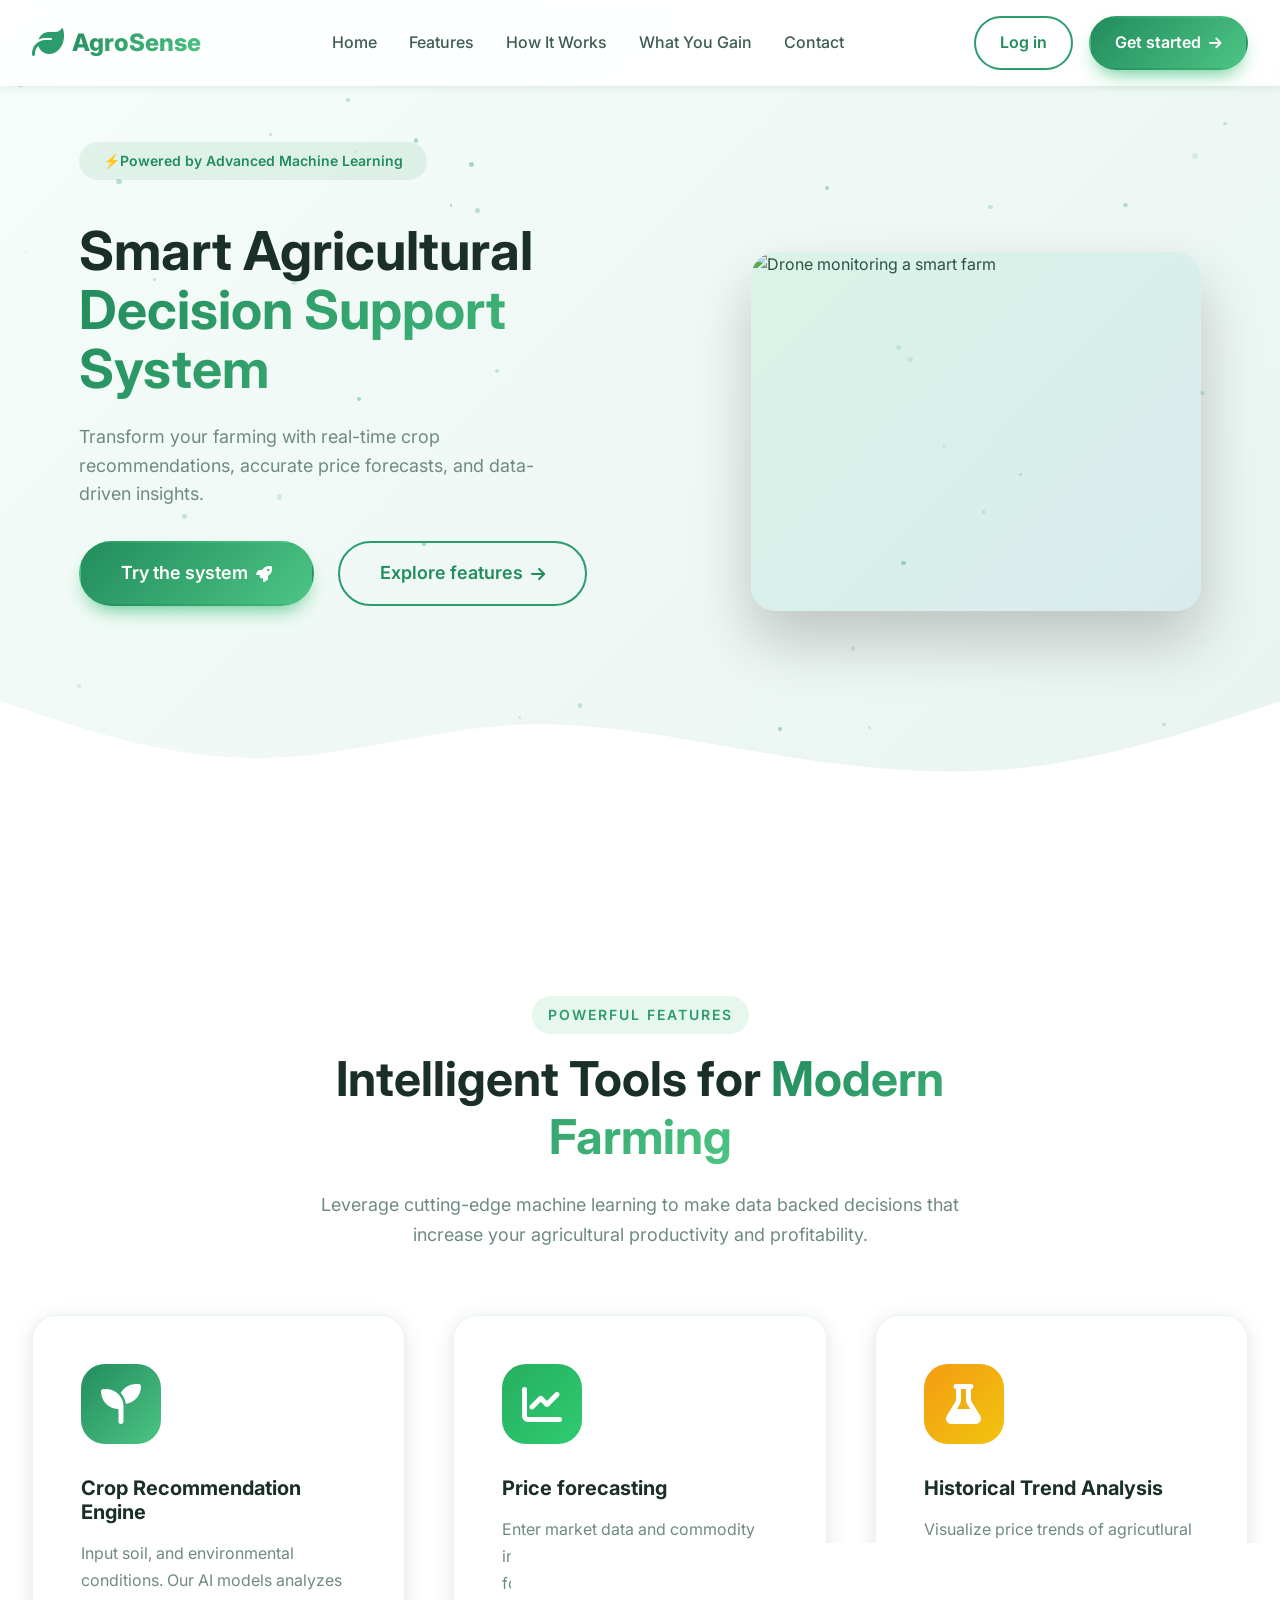
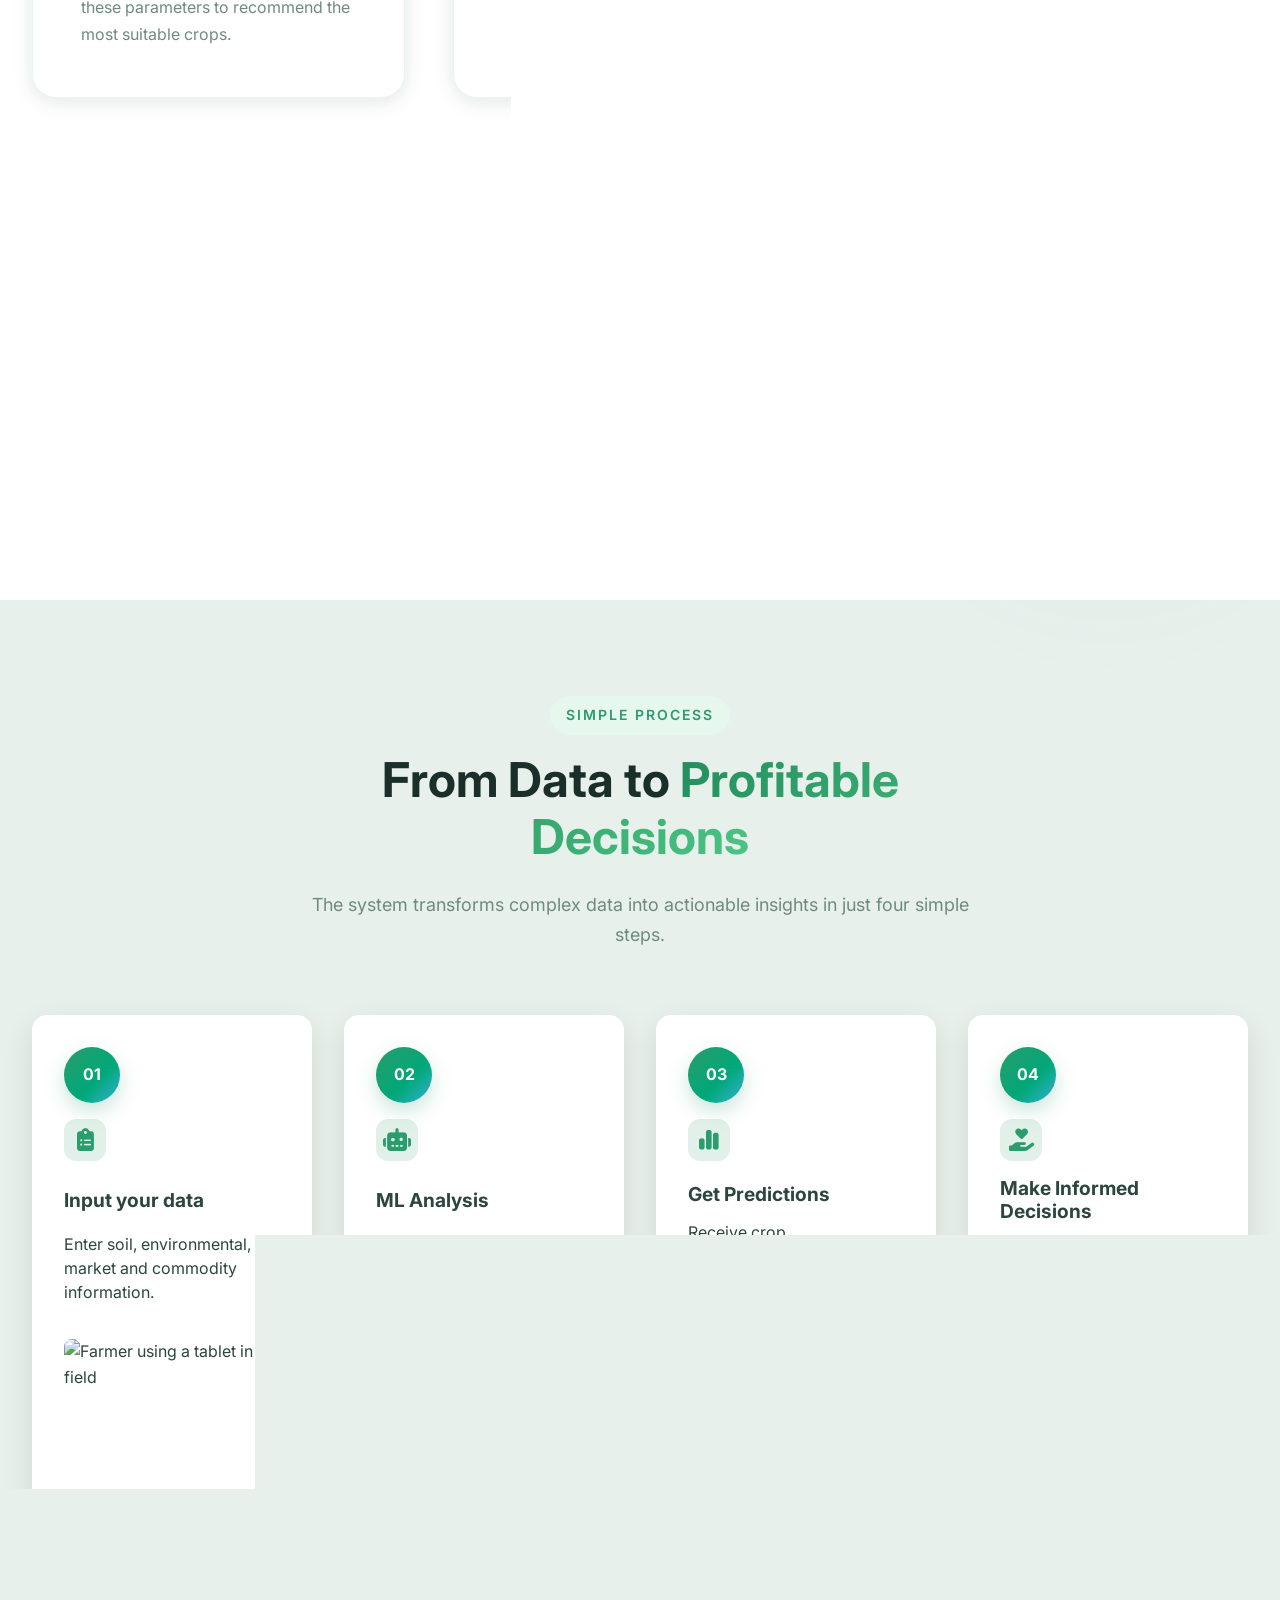
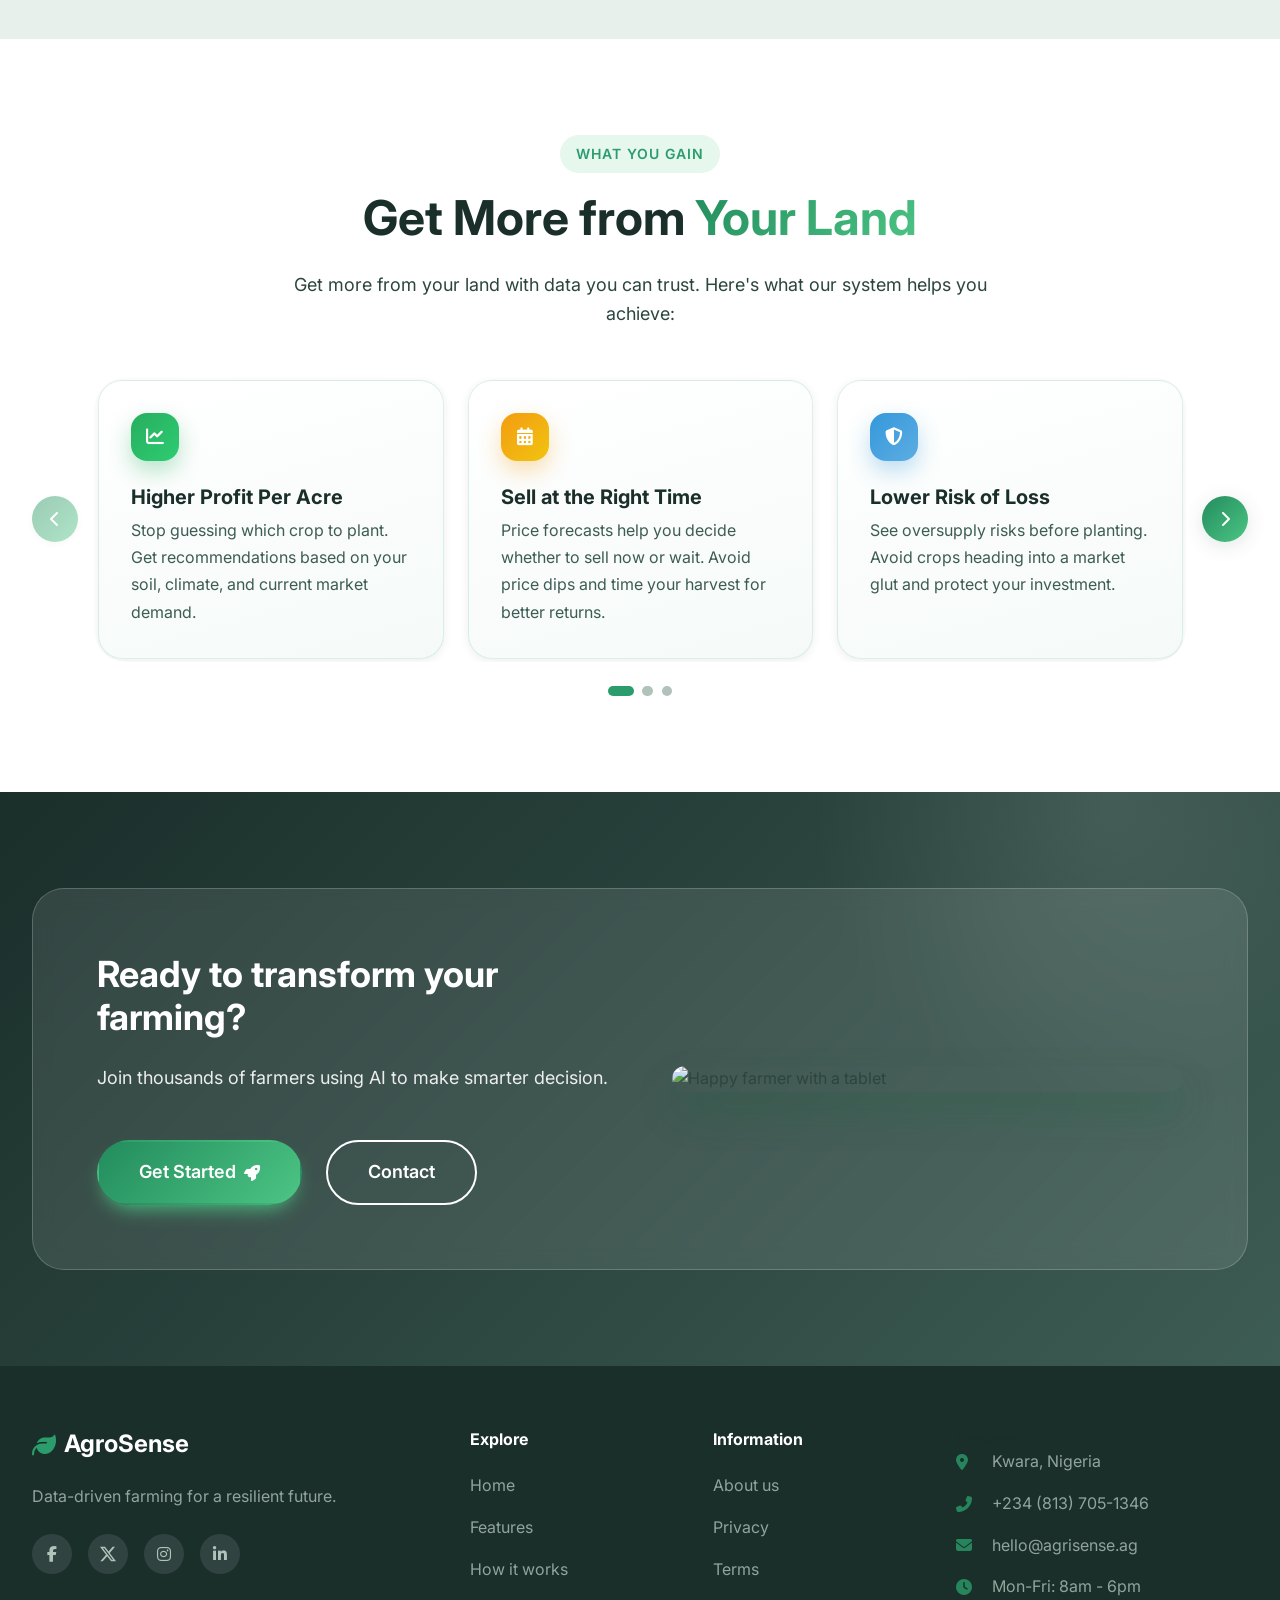
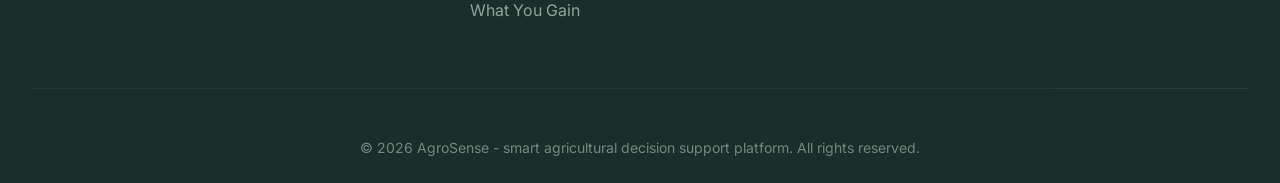
==== my project/index.html @ cd46288b "pushed the local repo to github" ====
<!DOCTYPE html>
<html lang="en">
<head>
    <meta charset="UTF-8">
    <meta name="viewport" content="width=device-width, initial-scale=1.0">
        <link rel="icon" type="image/svg+xml" href="data:image/svg+xml,%3Csvg xmlns='http://www.w3.org/2000/svg' viewBox='0 0 64 64'%3E%3Cpath fill='%23238c5d' d='M54 10C34 11 20 21 14 37c-4 10 0 17 8 17 15 0 28-13 32-44zM16 49c4-3 9-7 14-12 5-5 10-12 14-20-14 5-24 14-28 24-1 3-1 6 0 8z'/%3E%3C/svg%3E">
    <title>AgroSense | Intelligent Farming Decisions</title>
    <link rel="stylesheet" href="styles.css">
    <link rel="preconnect" href="https://fonts.googleapis.com">
    <link rel="preconnect" href="https://fonts.gstatic.com" crossorigin>
    <link href="https://fonts.googleapis.com/css2?family=Inter:wght@300;400;500;600;700;800&display=swap" rel="stylesheet">
    <link rel="stylesheet" href="https://cdnjs.cloudflare.com/ajax/libs/font-awesome/6.4.0/css/all.min.css">
</head>
<body>
    <div class="preloader" aria-hidden="true">
        <div class="loader"></div>
    </div>

    <header>
        <nav class="navbar" id="navbar" aria-label="Primary">
            <div class="nav-container">
                <a class="nav-logo" href="#home" aria-label="AgroSense home">
                    <span class="logo-icon"><i class="fas fa-leaf" aria-hidden="true"></i></span>
                    <span class="logo-text">AgroSense</span>
                </a>

                <div class="nav-menu" id="navMenu">
                    <ul class="nav-list">
                        <li class="nav-item"><a href="#home" class="nav-link active">Home</a></li>
                        <li class="nav-item"><a href="#features" class="nav-link">Features</a></li>
                        <li class="nav-item"><a href="#how-it-works" class="nav-link">How It Works</a></li>
                        <li class="nav-item"><a href="#what-you-gain" class="nav-link">What You Gain</a></li>
                        <li class="nav-item"><a href="#contact" class="nav-link">Contact</a></li>
                    </ul>
                </div>

                <div class="nav-buttons">
                    <a href="#" class="btn btn-outline" id="loginBtn" data-auth-modal="login">Log in</a>
                    <a href="#" class="btn btn-primary" id="getStartedBtn" data-auth-modal="signup">Get started <i class="fas fa-arrow-right" aria-hidden="true"></i></a>
                </div>

                <button class="hamburger" id="hamburger" type="button" aria-label="Toggle navigation" aria-controls="navMenu" aria-expanded="false">
                    <span class="bar"></span>
                    <span class="bar"></span>
                    <span class="bar"></span>
                </button>
            </div>
        </nav>
    </header>

    <main>
        <section id="home" class="hero">
            <div class="hero-particles" id="particles" aria-hidden="true"></div>
            <div class="container hero-container">
                <div class="hero-content fade-in-left">
                    <span class="hero-badge">⚡Powered by Advanced Machine Learning</span>
                    <h1 class="hero-title">
                        <span class="title-line">Smart Agricultural</span>
                        <span class="title-gradient">Decision Support System</span>
                    </h1>
                    <p class="hero-description">
                        Transform your farming with real-time crop recommendations, accurate price forecasts, and data-driven insights.
                    </p>
                    <div class="hero-cta">
                        <a href="#" class="btn btn-primary btn-large" id="trySystemBtn" data-auth-modal="signup">Try the system <i class="fas fa-rocket" aria-hidden="true"></i></a>
                        <a href="#features" class="btn btn-outline btn-large">Explore features <i class="fas fa-arrow-right" aria-hidden="true"></i></a>
                    </div>
                </div>

                <div class="hero-visual fade-in-right">
                    <div class="hero-image-wrapper hero-image-card">
                        <img src="https://images.unsplash.com/photo-1625246333195-78d9c38ad449?ixlib=rb-4.0.3&ixid=M3wxMjA3fDB8MHxwaG90by1wYWdlfHx8fGVufDB8fHx8fA%3D%3D&auto=format&fit=crop&w=1470&q=80"
                             alt="Drone monitoring a smart farm"
                             class="hero-main-image hero-image-card-image">
                        <div class="hero-image-card-overlay"></div>
                    </div>
                </div>
            </div>
            <div class="hero-wave" aria-hidden="true">
                <svg xmlns="http://www.w3.org/2000/svg" viewBox="0 0 1440 320">
                    <path fill="#ffffff" fill-opacity="1" d="M0,96L48,112C96,128,192,160,288,160C384,160,480,128,576,122.7C672,117,768,139,864,154.7C960,171,1056,181,1152,170.7C1248,160,1344,128,1392,112L1440,96L1440,320L1392,320C1344,320,1248,320,1152,320C1056,320,960,320,864,320C768,320,672,320,576,320C480,320,384,320,288,320C192,320,96,320,48,320L0,320Z"></path>
                </svg>
            </div>
        </section>

        <section id="features" class="features">
            <div class="container">
                <div class="section-header">
                    <span class="section-subtitle">POWERFUL FEATURES</span>
                    <h2 class="section-title">Intelligent Tools for <span class="text-gradient">Modern Farming</span></h2>
                    <p class="section-description">
                        Leverage cutting-edge machine learning to make data backed decisions that increase your agricultural productivity and profitability.
                    </p>
                </div>

                <div class="features-grid">
                    <article class="feature-card" data-tilt>
                        <div class="feature-icon-wrapper">
                            <div class="feature-icon bg-primary">
                                <i class="fas fa-seedling" aria-hidden="true"></i>
                            </div>
                        </div>
                        <h3 class="feature-title">Crop Recommendation Engine</h3>
                        <p class="feature-text">
                            Input soil, and environmental conditions. Our AI models analyzes these parameters to recommend the most suitable crops.
                        </p>
                        <div class="feature-hover-effect"></div>
                    </article>

                    <article class="feature-card" data-tilt>
                        <div class="feature-icon-wrapper">
                            <div class="feature-icon bg-success">
                                <i class="fas fa-chart-line" aria-hidden="true"></i>
                            </div>
                        </div>
                        <h3 class="feature-title">Price forecasting</h3>
                        <p class="feature-text">
                            Enter market data and commodity information and get market price forecasts.
                        </p>
                        <div class="feature-hover-effect"></div>
                    </article>

                    <article class="feature-card" data-tilt>
                        <div class="feature-icon-wrapper">
                            <div class="feature-icon bg-warning">
                                <i class="fas fa-flask" aria-hidden="true"></i>
                            </div>
                        </div>
                        <h3 class="feature-title">Historical Trend Analysis</h3>
                        <p class="feature-text">
                            Visualize price trends of agricutlural commodities over time.
                        </p>
                        <div class="feature-hover-effect"></div>
                    </article>

                    <article class="feature-card" data-tilt>
                        <div class="feature-icon-wrapper">
                            <div class="feature-icon bg-info">
                                <i class="fas fa-robot" aria-hidden="true"></i>
                            </div>
                        </div>
                        <h3 class="feature-title">Recommendation History</h3>
                        <p class="feature-text">
                            Access all your previous crop recommendations and price predictions. Track your decision History and learn from past insights.
                        </p>
                        <div class="feature-hover-effect"></div>
                    </article>
                    
                    <article class="feature-card" data-tilt>
                        <div class="feature-icon-wrapper">
                            <div class="feature-icon bg-purple">
                                <i class="fas fa-user-edit" aria-hidden="true"></i>
                            </div>
                        </div>
                        <h3 class="feature-title">Farm Profile Management</h3>
                        <p class="feature-text">
                            Store and update farm details (type, size, soil, water source) for tailored recommendations.
                        </p>
                        <div class="feature-hover-effect"></div>
                    </article>
                    
                    <article class="feature-card" data-tilt>
                        <div class="feature-icon-wrapper">
                            <div class="feature-icon bg-rose">
                                <i class="fas fa-map-marked-alt" aria-hidden="true"></i>
                            </div>
                        </div>
                        <h3 class="feature-title">Agro-Environmental Zone Prediction</h3>
                        <p class="feature-text">
                            Automatic classification of agricultural zones based on environmental parameters.
                        </p>
                        <div class="feature-hover-effect"></div>
                    </article>
                </div>
            </div>
        </section>

        <section id="how-it-works" class="how-it-works">
            <div class="container">
                <div class="section-header">
                    <span class="section-subtitle">SIMPLE PROCESS</span>
                    <h2 class="section-title">From Data to <span class="text-gradient">Profitable Decisions</span></h2>
                    <p class="section-description">
                        The system transforms complex data into actionable insights in just four simple steps.
                    </p>
                </div>

                <div class="steps-container steps-container-inline">
                    <article class="step-item step-item-inline">
                        <div class="step-number">01</div>
                        <div class="step-content step-content-grow">
                            <div class="step-icon">
                                <i class="fas fa-clipboard-list" aria-hidden="true"></i>
                            </div>
                            <h3>Input your data</h3>
                            <p>Enter soil, environmental, market and commodity information.</p>
                            <div class="step-image">
                                <img src="https://media.istockphoto.com/id/1407520818/photo/happy-young-farmer-using-digital-tablet-while-working-on-organic-sustainable-farm-to.webp?a=1&b=1&s=612x612&w=0&k=20&c=CEkFbKSdDHTJ7vsKVRggIgItzJQ6mu49nwjCIjZF7DY=" alt="Farmer using a tablet in the field">
                            </div>
                        </div>
                    </article>

                    <article class="step-item step-item-inline">
                        <div class="step-number">02</div>
                        <div class="step-content step-content-grow">
                            <div class="step-icon">
                                <i class="fas fa-robot" aria-hidden="true"></i>
                            </div>
                            <h3>ML Analysis</h3>
                            <p>ML models process your data against historical patterns.</p>
                            <div class="step-image">
                                <img src="https://images.unsplash.com/photo-1551288049-bebda4e38f71?ixlib=rb-4.0.3&auto=format&fit=crop&w=800&q=80" alt="Data dashboard on a laptop">
                            </div>
                        </div>
                    </article>

                    <article class="step-item step-item-inline">
                        <div class="step-number">03</div>
                        <div class="step-content step-content-grow">
                            <div class="step-icon">
                                <i class="fas fa-chart-simple" aria-hidden="true"></i>
                            </div>
                            <h3>Get Predictions</h3>
                            <p>Receive crop recommendations and future market price of commodities.</p>
                            <div class="step-image">
                                <img src="https://images.unsplash.com/photo-1659710718982-f668746f4f13?w=500&auto=format&fit=crop&q=60&ixlib=rb-4.1.0&ixid=M3wxMjA3fDB8MHxzZWFyY2h8MjB8fGZhcm0lMjBjcm9wc3xlbnwwfHwwfHx8MA%3D%3D" alt="Smartphone showing crop insight">
                            </div>
                        </div>
                    </article>

                    <article class="step-item step-item-inline">
                        <div class="step-number">04</div>
                        <div class="step-content step-content-grow">
                            <div class="step-icon">
                                <i class="fas fa-hand-holding-heart" aria-hidden="true"></i>
                            </div>
                            <h3>Make Informed Decisions</h3>
                            <p>Plant the right crops at the right time and sell when market condition are most favorable.</p>
                            <div class="step-image">
                                <img src="https://images.unsplash.com/photo-1500651230702-0e2d8a49d4ad?ixlib=rb-4.0.3&auto=format&fit=crop&w=800&q=80" alt="Happy farmer holding a tablet">
                            </div>
                        </div>
                    </article>
                </div>
            </div>
        </section>

        <section id="what-you-gain" class="what-you-gain" aria-labelledby="gain-title">
            <div class="container">
                <div class="gain-header fade-in-up">
                    <span class="section-subtitle">WHAT YOU GAIN</span>
                    <h2 class="section-title" id="gain-title">Get More from <span class="text-gradient">Your Land</span></h2>
                    <p class="section-description">Get more from your land with data you can trust. Here's what our system helps you achieve:</p>
                </div>

                <div class="gain-carousel fade-in-up" aria-label="What you gain carousel">
                    <button class="gain-nav gain-prev" id="gainPrevBtn" type="button" aria-label="Show previous benefit">
                        <i class="fas fa-chevron-left" aria-hidden="true"></i>
                    </button>

                    <div class="gain-viewport">
                        <div class="gain-track" id="gainTrack">
                            <article class="gain-card">
                                <div class="gain-icon bg-success"><i class="fas fa-chart-line" aria-hidden="true"></i></div>
                                <h3>Higher Profit Per Acre</h3>
                                <p>Stop guessing which crop to plant. Get recommendations based on your soil, climate, and current market demand.</p>
                            </article>

                            <article class="gain-card">
                                <div class="gain-icon bg-warning"><i class="fas fa-calendar-alt" aria-hidden="true"></i></div>
                                <h3>Sell at the Right Time</h3>
                                <p>Price forecasts help you decide whether to sell now or wait. Avoid price dips and time your harvest for better returns.</p>
                            </article>

                            <article class="gain-card">
                                <div class="gain-icon bg-info"><i class="fas fa-shield-alt" aria-hidden="true"></i></div>
                                <h3>Lower Risk of Loss</h3>
                                <p>See oversupply risks before planting. Avoid crops heading into a market glut and protect your investment.</p>
                            </article>

                            <article class="gain-card">
                                <div class="gain-icon bg-purple"><i class="fas fa-tachometer-alt" aria-hidden="true"></i></div>
                                <h3>Less Guesswork</h3>
                                <p>Stop calling multiple traders or tracking prices manually. See forecasts in one clear dashboard.</p>
                            </article>

                            <article class="gain-card">
                                <div class="gain-icon bg-rose"><i class="fas fa-circle-check" aria-hidden="true"></i></div>
                                <h3>Confidence in Decisions</h3>
                                <p>Decisions backed by data, not intuition alone. Consistent, transparent inputs for every choice.</p>
                            </article>
                        </div>
                    </div>

                    <button class="gain-nav gain-next" id="gainNextBtn" type="button" aria-label="Show next benefit">
                        <i class="fas fa-chevron-right" aria-hidden="true"></i>
                    </button>
                </div>

                <div class="gain-dots" id="gainDots" aria-label="Carousel slide indicators">
                    <button class="gain-dot active" type="button" data-index="0" aria-label="Go to first benefit"></button>
                    <button class="gain-dot" type="button" data-index="1" aria-label="Go to second benefit"></button>
                    <button class="gain-dot" type="button" data-index="2" aria-label="Go to third benefit"></button>
                    <button class="gain-dot" type="button" data-index="3" aria-label="Go to fourth benefit"></button>
                    <button class="gain-dot" type="button" data-index="4" aria-label="Go to fifth benefit"></button>
                </div>
            </div>
        </section>

        <section id="get-started" class="cta-section" aria-labelledby="cta-title">
            <div class="container">
                <div class="cta-wrapper">
                    <div class="cta-content">
                        <h2 class="cta-title" id="cta-title">Ready to transform your farming?</h2>
                        <p class="cta-description">Join thousands of farmers using AI to make smarter decision.</p>
                        <div class="cta-buttons">
                            <a href="#" class="btn btn-primary btn-large" id="finalCtaBtn" data-auth-modal="signup">Get Started <i class="fas fa-rocket" aria-hidden="true"></i></a>
                            <a href="#contact" class="btn btn-outline-light btn-large">Contact</a>
                        </div>
                    </div>
                    <div class="cta-image">
                        <img src="https://media.istockphoto.com/id/1325198319/photo/african-farmer-using-tablet-for-research-a-papaya-in-organic-farm-agriculture-or-cultivation.jpg?s=612x612&w=0&k=20&c=yEV5-8wP-Ywa5Xxvrxf7pWl13iFUTJBBN71pHYIP-m0=" alt="Happy farmer with a tablet">
                    </div>
                </div>
            </div>
        </section>
    </main>

    <footer id="contact" class="footer">
        <div class="container">
            <div class="footer-grid">
                <section class="footer-about" aria-labelledby="about">
                    <h2 class="footer-logo" id="about">
                        <i class="fas fa-leaf" aria-hidden="true"></i>
                        <span>AgroSense</span>
                    </h2>
                    <p class="footer-description">Data-driven farming for a resilient future.</p>
                    <div class="footer-social">
                        <a href="https://www.facebook.com" aria-label="Facebook"><i class="fab fa-facebook-f" aria-hidden="true"></i></a>
                        <a href="https://www.x.com" aria-label="X">
                            <svg aria-hidden="true" viewBox="0 0 24 24" width="1em" height="1em" fill="currentColor" focusable="false">
                                <path d="M18.901 1.153h3.68l-8.041 9.19L24 22.847h-7.406l-5.8-7.584-6.639 7.584H.474l8.6-9.83L0 1.153h7.594l5.243 6.932 6.064-6.932Zm-1.291 19.494h2.039L6.486 3.238H4.298L17.61 20.647Z"></path>
                            </svg>
                        </a>
                        <a href="https://www.instagram.com" aria-label="Instagram"><i class="fab fa-instagram" aria-hidden="true"></i></a>
                        <a href="https://www.linkedin.com" aria-label="LinkedIn"><i class="fab fa-linkedin-in" aria-hidden="true"></i></a>
                    </div>
                </section>

                <nav class="footer-links" aria-label="Explore">
                    <h4>Explore</h4>
                    <ul>
                        <li><a href="#home">Home</a></li>
                        <li><a href="#features">Features</a></li>
                        <li><a href="#how-it-works">How it works</a></li>
                        <li><a href="#what-you-gain">What You Gain</a></li>
                    </ul>
                </nav>

                <nav class="footer-links" aria-label="Information">
                    <h4>Information</h4>
                    <ul>
                        <li><a href="#about">About us</a></li>
                        <li><a href="#privacy">Privacy</a></li>
                        <li><a href="#terms">Terms</a></li>
                    </ul>
                </nav>

                <section class="footer-contact" aria-labelledby="contact-heading">
                    <h4 id="contact-heading">Contact</h4>
                    <ul>
                        <li><i class="fas fa-map-marker-alt" aria-hidden="true"></i> Kwara, Nigeria</li>
                        <li><i class="fas fa-phone-alt" aria-hidden="true"></i> +234 (813) 705-1346</li>
                        <li><i class="fas fa-envelope" aria-hidden="true"></i> hello@agrisense.ag</li>
                        <li><i class="fas fa-clock" aria-hidden="true"></i> Mon-Fri: 8am - 6pm</li>
                    </ul>
                    <span id="privacy" class="anchor-target" aria-hidden="true"></span>
                    <span id="terms" class="anchor-target" aria-hidden="true"></span>
                </section>
            </div>

            <div class="footer-bottom">
                <p>&copy; 2026 AgroSense - smart agricultural decision support platform. All rights reserved.</p>
            </div>
        </div>
    </footer>

    <div class="auth-modal" id="loginModal" aria-hidden="true">
        <div class="auth-modal-backdrop" data-auth-close></div>
        <section class="auth-modal-dialog" role="dialog" aria-modal="true" aria-labelledby="loginModalTitle">
            <button class="auth-modal-close" type="button" aria-label="Close sign in form" data-auth-close>
                <i class="fas fa-times" aria-hidden="true"></i>
            </button>

            <div class="auth-modal-grid auth-modal-grid-single">
                <div class="auth-modal-panel auth-modal-panel-single">
                    <div class="auth-modal-form-wrap">
                        <div class="auth-modal-brand auth-modal-brand-centered">
                            <i class="fas fa-leaf" aria-hidden="true"></i>
                            <span>AgroSense</span>
                        </div>
                        <div class="auth-modal-header">
                            <h2 id="loginModalTitle">Sign in</h2>
                            <p>Access your AgroSense workspace.</p>
                        </div>

                        <form id="loginForm" class="auth-inline-form" novalidate>
                            <div class="auth-field">
                                <label for="email">Email address</label>
                                <div class="auth-input-shell">
                                    <i class="fas fa-envelope" aria-hidden="true"></i>
                                    <input type="email" id="email" name="email" placeholder="hello@agrisense.ag" autocomplete="email">
                                </div>
                                <div class="error-message" id="emailError"></div>
                            </div>

                            <div class="auth-field">
                                <label for="password">Password</label>
                                <div class="auth-input-shell">
                                    <i class="fas fa-lock" aria-hidden="true"></i>
                                    <input type="password" id="password" name="password" placeholder="Enter your password" autocomplete="current-password">
                                    <button type="button" class="toggle-password auth-toggle-password" aria-label="Show password">
                                        <i class="fas fa-eye-slash" aria-hidden="true"></i>
                                    </button>
                                </div>
                                <div class="error-message" id="passwordError"></div>
                            </div>

                            <div class="auth-modal-options">
                                <label class="auth-check">
                                    <input type="checkbox" name="remember" id="remember">
                                    <span>Remember me</span>
                                </label>
                                <a href="#" class="auth-text-link" id="forgotPasswordLink">Forgot password?</a>
                            </div>

                            <button type="submit" class="auth-submit-btn" id="loginBtnSubmit">
                                <span class="btn-text">Sign in</span>
                                <span class="btn-loader hidden"><i class="fas fa-spinner fa-spin" aria-hidden="true"></i></span>
                            </button>
                        </form>

                        <div class="auth-modal-footer">
                            <p>Don't have an account? <a href="#" id="signupLink" data-auth-switch="signup">Create account</a></p>
                        </div>

                        <div class="auth-modal-divider">
                            <span>Or continue with</span>
                        </div>

                        <div class="auth-social-row">
                            <button class="auth-social-btn" id="googleAuth" type="button">
                                <i class="fab fa-google" aria-hidden="true"></i>
                                <span>Google</span>
                            </button>
                            <button class="auth-social-btn" id="appleAuth" type="button">
                                <i class="fab fa-apple" aria-hidden="true"></i>
                                <span>Apple</span>
                            </button>
                        </div>
                    </div>
                </div>
            </div>
        </section>
    </div>

    <div class="auth-modal" id="signupModal" aria-hidden="true">
        <div class="auth-modal-backdrop" data-auth-close></div>
        <section class="auth-modal-dialog auth-modal-dialog-wide" role="dialog" aria-modal="true" aria-labelledby="signupModalTitle">
            <button class="auth-modal-close auth-modal-close-dark" type="button" aria-label="Close create account form" data-auth-close>
                <i class="fas fa-times" aria-hidden="true"></i>
            </button>

            <div class="auth-modal-grid auth-modal-grid-single">
                <div class="auth-modal-panel auth-modal-panel-signup">
                    <div class="auth-modal-form-wrap auth-modal-form-wrap-wide">
                        <div class="auth-modal-brand auth-modal-brand-centered">
                            <i class="fas fa-leaf" aria-hidden="true"></i>
                            <span>AgroSense</span>
                        </div>
                        <div class="auth-modal-header auth-modal-header-tight">
                            <div class="auth-step-pill" id="signupStepPill">Step 1 of 2</div>
                            <h2 id="signupModalTitle">Create account</h2>
                            <p>Set up your AgroSense account in two quick steps.</p>
                        </div>

                        <div class="auth-step-progress" aria-hidden="true">
                            <span class="auth-step-progress-bar is-active" id="signupProgressOne"></span>
                            <span class="auth-step-progress-bar" id="signupProgressTwo"></span>
                        </div>

                        <form id="signupForm" class="auth-inline-form auth-inline-form-signup" novalidate>
                            <div class="auth-signup-step is-active" id="signupStepOne">
                                <div class="auth-form-grid-two">
                                    <div class="auth-field">
                                        <label for="fullname">Full name</label>
                                        <div class="auth-input-shell">
                                            <i class="fas fa-user" aria-hidden="true"></i>
                                            <input type="text" id="fullname" name="fullname" placeholder="John O. Farmer" autocomplete="name">
                                        </div>
                                        <div class="error-message" id="fullnameError"></div>
                                    </div>

                                    <div class="auth-field">
                                        <label for="signup-email">Email address</label>
                                        <div class="auth-input-shell">
                                            <i class="fas fa-envelope" aria-hidden="true"></i>
                                            <input type="email" id="signup-email" name="email" placeholder="hello@agrisense.ag" autocomplete="email">
                                        </div>
                                        <div class="error-message" id="signupEmailError"></div>
                                    </div>

                                    <div class="auth-field auth-field-password">
                                        <label for="signup-password">Password</label>
                                        <div class="auth-input-shell">
                                            <i class="fas fa-lock" aria-hidden="true"></i>
                                            <input type="password" id="signup-password" name="password" placeholder="Strong password" autocomplete="new-password">
                                            <button type="button" class="toggle-password auth-toggle-password" data-target="signup-password" aria-label="Show password">
                                                <i class="fas fa-eye-slash" aria-hidden="true"></i>
                                            </button>
                                        </div>
                                        <div class="password-strength auth-password-strength" id="passwordStrength">
                                            <div class="strength-bar"></div>
                                            <div class="strength-text">Password strength</div>
                                        </div>
                                        <div class="error-message" id="signupPasswordError"></div>
                                    </div>

                                    <div class="auth-field auth-field-password-confirm">
                                        <label for="confirm-password">Confirm password</label>
                                        <div class="auth-input-shell">
                                            <i class="fas fa-check-circle" aria-hidden="true"></i>
                                            <input type="password" id="confirm-password" name="confirmPassword" placeholder="Confirm password" autocomplete="new-password">
                                            <button type="button" class="toggle-password auth-toggle-password" data-target="confirm-password" aria-label="Show password">
                                                <i class="fas fa-eye-slash" aria-hidden="true"></i>
                                            </button>
                                        </div>
                                        <div class="auth-password-spacer" aria-hidden="true"></div>
                                        <div class="error-message" id="confirmPasswordError"></div>
                                    </div>
                                </div>

                                <div class="auth-step-actions auth-step-actions-end">
                                    <button type="button" class="auth-submit-btn auth-submit-btn-secondary" id="signupNextBtn">Continue</button>
                                </div>
                            </div>

                            <div class="auth-signup-step" id="signupStepTwo">
                                <div class="auth-form-grid-two">
                                    <div class="auth-field">
                                        <label for="location">Location</label>
                                        <div class="auth-input-shell">
                                            <i class="fas fa-map-marker-alt" aria-hidden="true"></i>
                                            <input type="text" id="location" name="location" placeholder="City, Region" autocomplete="address-level2">
                                        </div>
                                        <div class="error-message" id="locationError"></div>
                                    </div>

                                    <div class="auth-field">
                                        <label for="farmType">Farm type</label>
                                        <div class="auth-input-shell auth-select-shell">
                                            <i class="fas fa-tractor" aria-hidden="true"></i>
                                            <select id="farmType" name="farmType">
                                                <option value="" selected>Select farm type</option>
                                                <option value="Crop Farming">Crop Farming</option>
                                                <option value="Livestock">Livestock</option>
                                                <option value="Mixed Farming">Mixed Farming</option>
                                                <option value="Orchard">Orchard</option>
                                                <option value="Greenhouse">Greenhouse</option>
                                            </select>
                                        </div>
                                        <div class="error-message" id="farmTypeError"></div>
                                    </div>

                                    <div class="auth-field">
                                        <label for="farmSize">Farm size (hectares)</label>
                                        <div class="auth-input-shell">
                                            <i class="fas fa-ruler-combined" aria-hidden="true"></i>
                                            <input type="number" id="farmSize" name="farmSize" placeholder="e.g. 5.5" step="0.1">
                                        </div>
                                        <div class="error-message" id="farmSizeError"></div>
                                    </div>

                                    <div class="auth-field">
                                        <label for="soilType">Soil type</label>
                                        <div class="auth-input-shell auth-select-shell">
                                            <i class="fas fa-globe" aria-hidden="true"></i>
                                            <select id="soilType" name="soilType">
                                                <option value="" selected>Select soil type</option>
                                                <option value="Clay">Clay</option>
                                                <option value="Sandy">Sandy</option>
                                                <option value="Silt">Silt</option>
                                                <option value="Loam">Loam</option>
                                                <option value="Chalky">Chalky</option>
                                                <option value="Peaty">Peaty</option>
                                            </select>
                                        </div>
                                        <div class="error-message" id="soilTypeError"></div>
                                    </div>

                                    <div class="auth-field">
                                        <label for="waterSource">Water source</label>
                                        <div class="auth-input-shell auth-select-shell">
                                            <i class="fas fa-droplet" aria-hidden="true"></i>
                                            <select id="waterSource" name="waterSource">
                                                <option value="" selected>Select water source</option>
                                                <option value="Rain-fed">Rain-fed</option>
                                                <option value="Irrigation">Irrigation</option>
                                                <option value="River">River</option>
                                                <option value="Borehole">Borehole</option>
                                                <option value="Mixed">Mixed</option>
                                            </select>
                                        </div>
                                        <div class="error-message" id="waterSourceError"></div>
                                    </div>
                                </div>

                                <div class="auth-modal-options auth-modal-options-stack">
                                    <label class="auth-check">
                                        <input type="checkbox" name="terms" id="termsCheckbox">
                                        <span>I agree to the <a href="#" class="auth-text-link-inline" id="termsLink">Terms of Service</a> and <a href="#" class="auth-text-link-inline" id="privacyLink">Privacy Policy</a></span>
                                    </label>
                                </div>
                                <div class="error-message" id="termsError"></div>

                                <div class="auth-step-actions">
                                    <button type="button" class="auth-submit-btn auth-submit-btn-secondary" id="signupBackBtn">Back</button>
                                    <button type="submit" class="auth-submit-btn" id="signupBtnSubmit">
                                        <span class="btn-text">Create account</span>
                                        <span class="btn-loader hidden"><i class="fas fa-spinner fa-spin" aria-hidden="true"></i></span>
                                    </button>
                                </div>
                            </div>
                        </form>

                        <div class="auth-modal-footer">
                            <p>Already have an account? <a href="#" id="loginLink" data-auth-switch="login">Sign in</a></p>
                        </div>

                        <div class="auth-modal-divider">
                            <span>Or continue with</span>
                        </div>

                        <div class="auth-social-row">
                            <button class="auth-social-btn" id="googleSignup" type="button">
                                <i class="fab fa-google" aria-hidden="true"></i>
                                <span>Google</span>
                            </button>
                            <button class="auth-social-btn" id="appleSignup" type="button">
                                <i class="fab fa-apple" aria-hidden="true"></i>
                                <span>Apple</span>
                            </button>
                        </div>
                    </div>
                </div>
            </div>
        </section>
    </div>

    <div class="toast-container" id="toastContainer"></div>

    <a href="#home" class="back-to-top" id="backToTop" aria-label="Back to top">
        <i class="fas fa-arrow-up" aria-hidden="true"></i>
    </a>

    <script src="auth.js"></script>
    <script src="script.js"></script>
</body>
</html>
---- my project/styles.css ----
/* ========================================
   styles.css - AgriSmart AI Landing Page
   Premium, Modern, Advanced Design
========================================= */

/* CSS Variables - Design System */
:root {
    /* Primary Colors */
    --primary-50: #e6f7ed;
    --primary-100: #c0ebd1;
    --primary-200: #97deb5;
    --primary-300: #6ed099;
    --primary-400: #4cc584;
    --primary-500: #2b9c6c;
    --primary-600: #238c5d;
    --primary-700: #1b7a4c;
    --primary-800: #13683b;
    --primary-900: #0a4a28;
    
    /* Accent Colors */
    --accent-1: #f4b942;
    --accent-2: #e67e22;
    --accent-3: #3498db;
    --accent-4: #9b59b6;
    
    /* Neutral Colors */
    --dark-900: #1a2e2a;
    --dark-800: #2c453f;
    --dark-700: #3d5c54;
    --dark-600: #4f7369;
    --gray-500: #6f8a81;
    --gray-400: #8fa69c;
    --gray-300: #b0c2b9;
    --gray-200: #d0ded6;
    --gray-100: #e8f0ec;
    --light-100: #f5faf8;
    --white: #ffffff;
    
    /* Gradients */
    --gradient-primary: linear-gradient(135deg, var(--primary-600) 0%, var(--primary-400) 100%);
    --gradient-dark: linear-gradient(135deg, var(--dark-900) 0%, var(--dark-700) 100%);
    --gradient-accent: linear-gradient(135deg, var(--accent-1) 0%, var(--accent-2) 100%);
    --gradient-awesome: linear-gradient(135deg, #667eea 0%, #764ba2 100%);
    
    /* Shadows */
    --shadow-sm: 0 2px 8px rgba(0, 40, 20, 0.08);
    --shadow-md: 0 4px 20px rgba(0, 60, 30, 0.12);
    --shadow-lg: 0 8px 30px rgba(0, 80, 40, 0.16);
    --shadow-xl: 0 20px 40px rgba(0, 100, 50, 0.2);
    --shadow-2xl: 0 30px 60px rgba(0, 120, 60, 0.25);
    --shadow-inner: inset 0 2px 10px rgba(0, 0, 0, 0.03);
    
    /* Typography */
    --font-family: 'Inter', -apple-system, BlinkMacSystemFont, 'Segoe UI', sans-serif;
    --font-size-xs: 0.75rem;
    --font-size-sm: 0.875rem;
    --font-size-base: 1rem;
    --font-size-lg: 1.125rem;
    --font-size-xl: 1.25rem;
    --font-size-2xl: 1.5rem;
    --font-size-3xl: 1.875rem;
    --font-size-4xl: 2.25rem;
    --font-size-5xl: 3rem;
    --font-size-6xl: 3.75rem;
    
    /* Spacing */
    --spacing-xs: 0.5rem;
    --spacing-sm: 1rem;
    --spacing-md: 1.5rem;
    --spacing-lg: 2rem;
    --spacing-xl: 3rem;
    --spacing-2xl: 4rem;
    --spacing-3xl: 6rem;
    
    /* Border Radius */
    --radius-sm: 0.375rem;
    --radius-md: 0.5rem;
    --radius-lg: 1rem;
    --radius-xl: 1.5rem;
    --radius-2xl: 2rem;
    --radius-full: 9999px;
    
    /* Transitions */
    --transition-fast: 150ms ease;
    --transition-base: 300ms ease;
    --transition-slow: 500ms ease;
    --transition-bounce: 500ms cubic-bezier(0.68, -0.55, 0.265, 1.55);
    
    /* Z-index */
    --z-negative: -1;
    --z-normal: 1;
    --z-dropdown: 10;
    --z-sticky: 100;
    --z-fixed: 1000;
    --z-modal: 2000;
    --z-popover: 3000;
    --z-tooltip: 4000;
    --z-toast: 5000;
}

/* ========================================
   Reset & Base Styles
========================================= */
*,
*::before,
*::after {
    margin: 0;
    padding: 0;
    box-sizing: border-box;
}

html {
    font-size: 16px;
    scroll-behavior: smooth;
    -webkit-font-smoothing: antialiased;
    -moz-osx-font-smoothing: grayscale;
    overflow-x: hidden;
}

body {
    font-family: var(--font-family);
    font-size: var(--font-size-base);
    line-height: 1.6;
    color: var(--dark-800);
    background-color: var(--white);
    overflow-x: hidden;
    position: relative;
}

a {
    text-decoration: none;
    color: inherit;
    transition: color var(--transition-fast);
}

ul {
    list-style: none;
}

img {
    max-width: 100%;
    height: auto;
    display: block;
}

button,
input,
textarea {
    font-family: inherit;
    font-size: inherit;
    border: none;
    outline: none;
    background: none;
}

button {
    cursor: pointer;
}

.container {
    max-width: 1280px;
    margin: 0 auto;
    padding: 0 var(--spacing-lg);
}

/* ========================================
   Preloader
========================================= */
.preloader {
    position: fixed;
    top: 0;
    left: 0;
    width: 100%;
    height: 100%;
    background: var(--white);
    display: flex;
    justify-content: center;
    align-items: center;
    z-index: var(--z-toast);
    transition: opacity var(--transition-base), visibility var(--transition-base);
}

.preloader.hidden {
    opacity: 0;
    visibility: hidden;
    pointer-events: none;
}

.loader {
    width: 48px;
    height: 48px;
    border: 5px solid var(--gray-200);
    border-bottom-color: var(--primary-500);
    border-radius: 50%;
    animation: rotation 1s linear infinite;
}

@keyframes rotation {
    0% { transform: rotate(0deg); }
    100% { transform: rotate(360deg); }
}

/* ========================================
   Typography
========================================= */
h1, h2, h3, h4, h5, h6 {
    font-weight: 700;
    line-height: 1.2;
    color: var(--dark-900);
}

.section-header {
    text-align: center;
    max-width: 700px;
    margin: 0 auto var(--spacing-2xl);
}

.section-subtitle {
    display: inline-block;
    font-size: var(--font-size-sm);
    font-weight: 600;
    text-transform: uppercase;
    letter-spacing: 2px;
    color: var(--primary-500);
    background: var(--primary-50);
    padding: var(--spacing-xs) var(--spacing-sm);
    border-radius: var(--radius-full);
    margin-bottom: var(--spacing-sm);
}

.section-title {
    font-size: clamp(var(--font-size-3xl), 5vw, var(--font-size-5xl));
    margin-bottom: var(--spacing-md);
}

.section-description {
    font-size: var(--font-size-lg);
    color: var(--gray-500);
    line-height: 1.7;
}

.text-gradient {
    background: var(--gradient-primary);
    -webkit-background-clip: text;
    -webkit-text-fill-color: transparent;
    background-clip: text;
}

/* ========================================
   Buttons
========================================= */
.btn {
    display: inline-flex;
    align-items: center;
    justify-content: center;
    gap: var(--spacing-xs);
    padding: 0.75rem 1.5rem;
    font-weight: 600;
    border-radius: var(--radius-full);
    transition: all var(--transition-base);
    cursor: pointer;
    border: 2px solid transparent;
    white-space: nowrap;
}

.btn i {
    font-size: 0.9em;
    transition: transform var(--transition-fast);
}

.btn:hover i {
    transform: translateX(4px);
}

.btn-primary {
    background: var(--gradient-primary);
    color: var(--white);
    box-shadow: 0 10px 20px -8px var(--primary-400);
}

.btn-primary:hover {
    transform: translateY(-2px);
    box-shadow: 0 15px 25px -10px var(--primary-500);
}

.btn-outline {
    background: transparent;
    border: 2px solid var(--primary-500);
    color: var(--primary-600);
}

.btn-outline:hover {
    background: var(--primary-50);
    border-color: var(--primary-600);
    transform: translateY(-2px);
}

.btn-outline-light {
    background: transparent;
    border: 2px solid var(--white);
    color: var(--white);
}

.btn-outline-light:hover {
    background: rgba(255, 255, 255, 0.1);
    transform: translateY(-2px);
}

.btn-large {
    padding: 1rem 2.5rem;
    font-size: var(--font-size-lg);
}

/* ========================================
   Navigation
========================================= */
.navbar {
    position: fixed;
    top: 0;
    left: 0;
    width: 100%;
    background: rgba(255, 255, 255, 0.9);
    backdrop-filter: blur(10px);
    -webkit-backdrop-filter: blur(10px);
    box-shadow: var(--shadow-sm);
    z-index: var(--z-fixed);
    transition: all var(--transition-base);
}

.navbar.scrolled {
    background: rgba(255, 255, 255, 0.98);
    box-shadow: var(--shadow-md);
    padding: 0.5rem 0;
}

.nav-container {
    max-width: 1280px;
    margin: 0 auto;
    padding: 1rem var(--spacing-lg);
    display: flex;
    align-items: center;
    justify-content: space-between;
}

.nav-logo {
    display: flex;
    align-items: center;
    gap: var(--spacing-xs);
    font-size: var(--font-size-2xl);
    font-weight: 800;
}

.logo-icon {
    color: var(--primary-500);
    font-size: 2rem;
}

.logo-text {
    background: var(--gradient-primary);
    -webkit-background-clip: text;
    -webkit-text-fill-color: transparent;
}

.logo-accent {
    color: var(--primary-500);
    background: none;
    -webkit-text-fill-color: var(--primary-500);
}

.nav-list {
    display: flex;
    align-items: center;
    gap: var(--spacing-lg);
}

.nav-link {
    font-weight: 500;
    color: var(--dark-700);
    position: relative;
    padding: 0.5rem 0;
}

.nav-link::after {
    content: '';
    position: absolute;
    bottom: 0;
    left: 0;
    width: 0;
    height: 2px;
    background: var(--gradient-primary);
    transition: width var(--transition-base);
}

.nav-link:hover::after,
.nav-link.active::after {
    width: 100%;
}

.nav-buttons {
    display: flex;
    gap: var(--spacing-sm);
}

.hamburger {
    display: none;
    flex-direction: column;
    gap: 6px;
    cursor: pointer;
    padding: var(--spacing-xs);
}

.hamburger .bar {
    width: 25px;
    height: 3px;
    background: var(--dark-900);
    border-radius: var(--radius-full);
    transition: all var(--transition-fast);
}

.hamburger.active .bar:nth-child(1) {
    transform: rotate(45deg) translate(6px, 6px);
}

.hamburger.active .bar:nth-child(2) {
    opacity: 0;
}

.hamburger.active .bar:nth-child(3) {
    transform: rotate(-45deg) translate(6px, -6px);
}

/* ========================================
   Hero Section
========================================= */
.hero {
    position: relative;
    min-height: 100vh;
    display: flex;
    align-items: center;
    background: linear-gradient(135deg, #f6fdfa 0%, #e8f3ef 100%);
    overflow: hidden;
    padding: var(--spacing-3xl) 0;
}

.hero-particles {
    position: absolute;
    top: 0;
    left: 0;
    width: 100%;
    height: 100%;
    z-index: var(--z-normal);
}

.hero-container {
    position: relative;
    z-index: var(--z-dropdown);
    display: grid;
    grid-template-columns: 1fr 1fr;
    gap: var(--spacing-2xl);
    align-items: center;
}

.hero-badge {
    display: inline-block;
    background: rgba(43, 156, 108, 0.1);
    color: var(--primary-600);
    padding: var(--spacing-xs) var(--spacing-md);
    border-radius: var(--radius-full);
    font-weight: 600;
    font-size: var(--font-size-sm);
    margin-bottom: var(--spacing-md);
    backdrop-filter: blur(5px);
}

.hero-title {
    font-size: clamp(2.5rem, 5vw, 4rem);
    line-height: 1.1;
    margin-bottom: var(--spacing-md);
}

.title-line {
    display: block;
    color: var(--dark-900);
}

.title-gradient {
    display: block;
    background: var(--gradient-primary);
    -webkit-background-clip: text;
    -webkit-text-fill-color: transparent;
}

.hero-description {
    font-size: var(--font-size-lg);
    color: var(--gray-500);
    margin-bottom: var(--spacing-lg);
    max-width: 500px;
}

.hero-cta {
    display: flex;
    gap: var(--spacing-md);
    margin-bottom: var(--spacing-xl);
}

.hero-visual {
    position: relative;
}

.hero-image-wrapper {
    position: relative;
    border-radius: var(--radius-2xl);
    overflow: hidden;
    box-shadow: var(--shadow-2xl);
    transform: perspective(1000px) rotateY(-5deg) rotateX(2deg);
    transition: transform var(--transition-slow);
}

.hero-image-wrapper:hover {
    transform: perspective(1000px) rotateY(-2deg) rotateX(1deg) translateY(-10px);
}

.hero-main-image {
    width: 100%;
    height: auto;
    display: block;
    transition: transform var(--transition-slow);
}

.hero-image-wrapper:hover .hero-main-image {
    transform: scale(1.05);
}

.hero-wave {
    position: absolute;
    bottom: 0;
    left: 0;
    width: 100%;
    line-height: 0;
    z-index: var(--z-normal);
}

/* ========================================
   Features Section
========================================= */
.features {
    padding: var(--spacing-3xl) 0;
    background: var(--white);
}

.features-grid {
    display: grid;
    grid-template-columns: repeat(auto-fit, minmax(350px, 1fr));
    gap: var(--spacing-xl);
    margin-top: var(--spacing-2xl);
}

.feature-card {
    position: relative;
    background: var(--white);
    padding: var(--spacing-xl);
    border-radius: var(--radius-xl);
    box-shadow: var(--shadow-md);
    transition: all var(--transition-base);
    overflow: hidden;
    border: 1px solid rgba(43, 156, 108, 0.1);
    z-index: var(--z-normal);
}

.feature-card::before {
    content: '';
    position: absolute;
    top: 0;
    left: 0;
    width: 100%;
    height: 100%;
    background: var(--gradient-primary);
    opacity: 0;
    transition: opacity var(--transition-base);
    z-index: var(--z-negative);
}

.feature-card:hover {
    transform: translateY(-10px) scale(1.02);
    box-shadow: var(--shadow-xl);
    border-color: transparent;
}

.feature-card:hover::before {
    opacity: 0.05;
}

.feature-icon-wrapper {
    margin-bottom: var(--spacing-lg);
}

.feature-icon {
    width: 80px;
    height: 80px;
    border-radius: var(--radius-xl);
    display: flex;
    align-items: center;
    justify-content: center;
    font-size: 2.5rem;
    color: var(--white);
    background: var(--gradient-primary);
    transition: transform var(--transition-base);
}

.feature-card:hover .feature-icon {
    transform: scale(1.1) rotate(5deg);
}

.feature-icon.bg-primary { background: var(--gradient-primary); }
.feature-icon.bg-success { background: linear-gradient(135deg, #27ae60, #2ecc71); }
.feature-icon.bg-warning { background: linear-gradient(135deg, #f39c12, #f1c40f); }
.feature-icon.bg-info { background: linear-gradient(135deg, #3498db, #5dade2); }
.feature-icon.bg-purple { background: linear-gradient(135deg, #9b59b6, #be90d4); }
.feature-icon.bg-rose { background: linear-gradient(135deg, #e84393, #fd79a8); }

.feature-title {
    font-size: var(--font-size-xl);
    margin-bottom: var(--spacing-sm);
    color: var(--dark-900);
}

.feature-text {
    color: var(--gray-500);
    line-height: 1.7;
}

.feature-hover-effect {
    position: absolute;
    top: 0;
    left: 0;
    width: 100%;
    height: 100%;
    background: radial-gradient(circle at top right, rgba(43, 156, 108, 0.1), transparent 70%);
    opacity: 0;
    transition: opacity var(--transition-base);
    pointer-events: none;
}

.feature-card:hover .feature-hover-effect {
    opacity: 1;
}

/* ========================================
   How It Works Section
========================================= */
.how-it-works {
    padding: var(--spacing-3xl) 0;
    background: var(--gray-100);
    position: relative;
    overflow: hidden;
}

.how-it-works::before {
    content: '';
    position: absolute;
    top: -50%;
    right: -10%;
    width: 600px;
    height: 600px;
    background: radial-gradient(circle, rgba(43, 156, 108, 0.05) 0%, transparent 70%);
    border-radius: 50%;
    z-index: var(--z-normal);
}

.steps-container {
    display: grid;
    grid-template-columns: minmax(0, 840px);
    gap: var(--spacing-xl);
    justify-content: center;
    position: relative;
    z-index: var(--z-dropdown);
}

.step-item {
    position: relative;
    display: grid;
    grid-template-columns: 80px 1fr;
    align-items: flex-start;
    gap: var(--spacing-sm);
    padding: var(--spacing-md);
    border-radius: var(--radius-xl);
    background: var(--white);
    box-shadow: var(--shadow-lg);
    transition: transform var(--transition-base), box-shadow var(--transition-base);
}

.step-item:hover {
    transform: translateY(-6px);
    box-shadow: var(--shadow-xl);
}

.step-number {
    display: inline-flex;
    align-items: center;
    justify-content: center;
    width: 56px;
    height: 56px;
    border-radius: 50%;
    background: linear-gradient(135deg, #2b9c6c 0%, #00a878 60%, #36b1da 100%);
    color: #fff;
    font-size: 1rem;
    font-weight: 700;
    box-shadow: 0 8px 20px rgba(43, 156, 108, 0.25);
    transition: transform var(--transition-base), box-shadow var(--transition-base), background var(--transition-base);
}

.step-item:hover .step-number {
    transform: scale(1.16);
    background: linear-gradient(135deg, #2b9c6c 0%, #177d63 50%, #2f8a9d 100%);
    box-shadow: 0 12px 26px rgba(43, 156, 108, 0.35);
}

.step-icon {
    width: 42px;
    height: 42px;
    background: rgba(43, 156, 108, 0.14);
    border-radius: 12px;
    display: inline-flex;
    align-items: center;
    justify-content: center;
    font-size: 1.4rem;
    color: #2b9c6c;
    margin-bottom: var(--spacing-xs);
}

.step-content {
    display: grid;
    gap: var(--spacing-xs);
    padding: 0;
    background: transparent;
    box-shadow: none;
}

.step-content h3 {
    margin: 0;
    font-size: 1.2rem;
    color: var(--gray-800);
}

.step-content p {
    margin: 0;
    color: var(--gray-600);
    line-height: 1.5;
}

.step-image {
    border-radius: var(--radius-md);
    overflow: hidden;
    height: 160px;
    margin-top: var(--spacing-sm);
}

.step-image img {
    width: 100%;
    height: 100%;
    object-fit: cover;
    transition: transform var(--transition-base);
}

.step-item:hover .step-image img {
    transform: scale(1.05);
}

/* ========================================
   What You Gain Section
========================================= */
.what-you-gain {
    padding: var(--spacing-3xl) 0;
    background: var(--white);
}

.gain-header {
    text-align: center;
    max-width: 46rem;
    margin: 0 auto var(--spacing-xl);
}

.gain-header .section-subtitle {
    color: var(--primary-500);
    font-weight: 600;
    font-size: var(--font-size-sm);
    letter-spacing: 1px;
    text-transform: uppercase;
    margin-bottom: var(--spacing-sm);
    display: inline-block;
}

.gain-header .section-title {
    font-size: clamp(2rem, 4vw, 3rem);
    margin-bottom: var(--spacing-md);
    color: var(--dark-900);
}

.gain-header .section-description {
    font-size: var(--font-size-lg);
    color: var(--gray-600);
    line-height: 1.6;
}

.gain-carousel {
    display: grid;
    grid-template-columns: auto minmax(0, 1fr) auto;
    align-items: center;
    gap: var(--spacing-sm);
    margin-bottom: var(--spacing-md);
}

.gain-viewport {
    overflow: hidden;
    border-radius: var(--radius-2xl);
    padding: 0.2rem;
}

.gain-track {
    --cards-per-view: 3;
    display: grid;
    grid-auto-flow: column;
    grid-auto-columns: calc((100% - (var(--spacing-md) * (var(--cards-per-view) - 1))) / var(--cards-per-view));
    gap: var(--spacing-md);
    transition: transform var(--transition-base);
    will-change: transform;
}

.gain-card {
    background: linear-gradient(165deg, #ffffff 0%, #f5faf8 100%);
    border: 1px solid rgba(43, 156, 108, 0.15);
    border-radius: var(--radius-xl);
    padding: var(--spacing-lg);
    min-height: 15.5rem;
    box-shadow: var(--shadow-sm);
    transition: transform var(--transition-base), box-shadow var(--transition-base), border-color var(--transition-fast);
}

.gain-card:hover {
    transform: translateY(-6px);
    box-shadow: var(--shadow-lg);
    border-color: rgba(43, 156, 108, 0.35);
}

.gain-icon {
    width: 3rem;
    height: 3rem;
    border-radius: var(--radius-lg);
    display: grid;
    place-items: center;
    margin-bottom: var(--spacing-md);
    color: var(--white);
    font-size: var(--font-size-lg);
    background: var(--gradient-primary);
    box-shadow: 0 10px 22px rgba(43, 156, 108, 0.3);
}

.gain-icon.bg-success {
    background: linear-gradient(135deg, #27ae60, #2ecc71);
    box-shadow: 0 10px 22px rgba(39, 174, 96, 0.32);
}

.gain-icon.bg-warning {
    background: linear-gradient(135deg, #f39c12, #f1c40f);
    box-shadow: 0 10px 22px rgba(243, 156, 18, 0.32);
}

.gain-icon.bg-info {
    background: linear-gradient(135deg, #3498db, #5dade2);
    box-shadow: 0 10px 22px rgba(52, 152, 219, 0.32);
}

.gain-icon.bg-purple {
    background: linear-gradient(135deg, #9b59b6, #be90d4);
    box-shadow: 0 10px 22px rgba(155, 89, 182, 0.32);
}

.gain-icon.bg-rose {
    background: linear-gradient(135deg, #e84393, #fd79a8);
    box-shadow: 0 10px 22px rgba(232, 67, 147, 0.32);
}

.gain-card h3 {
    font-size: var(--font-size-xl);
    color: var(--dark-900);
    margin-bottom: var(--spacing-xs);
}

.gain-card p {
    color: var(--dark-700);
    line-height: 1.7;
    font-size: var(--font-size-base);
}

.gain-nav {
    width: 2.9rem;
    height: 2.9rem;
    border-radius: var(--radius-full);
    border: none;
    background: var(--gradient-primary);
    color: var(--white);
    font-size: var(--font-size-base);
    cursor: pointer;
    box-shadow: var(--shadow-md);
    transition: transform var(--transition-fast), box-shadow var(--transition-fast), opacity var(--transition-fast);
}

.gain-nav:hover {
    transform: translateY(-2px);
    box-shadow: var(--shadow-lg);
}

.gain-nav:active {
    transform: translateY(0);
}

.gain-nav:disabled {
    opacity: 0.45;
    cursor: not-allowed;
    transform: none;
    box-shadow: var(--shadow-sm);
}

.gain-dots {
    display: flex;
    justify-content: center;
    gap: 0.55rem;
}

.gain-dot {
    width: 0.65rem;
    height: 0.65rem;
    border-radius: var(--radius-full);
    border: none;
    background: var(--gray-300);
    cursor: pointer;
    transition: width var(--transition-fast), background var(--transition-fast);
}

.gain-dot.active {
    width: 1.6rem;
    background: var(--primary-500);
}

@media (max-width: 992px) {
    .gain-track {
        --cards-per-view: 2;
    }
}

@media (max-width: 768px) {
    .gain-track {
        --cards-per-view: 1;
    }

    .gain-carousel {
        gap: var(--spacing-xs);
    }

    .gain-nav {
        width: 2.5rem;
        height: 2.5rem;
    }
}

/* ========================================
   CTA Section
========================================= */
.cta-section {
    padding: var(--spacing-3xl) 0;
    background: var(--gradient-dark);
    position: relative;
    overflow: hidden;
}

.cta-section::before {
    content: '';
    position: absolute;
    top: -50%;
    right: -10%;
    width: 600px;
    height: 600px;
    background: radial-gradient(circle, rgba(255,255,255,0.1) 0%, transparent 70%);
    border-radius: 50%;
}

.cta-wrapper {
    display: grid;
    grid-template-columns: 1fr 1fr;
    gap: var(--spacing-2xl);
    align-items: center;
    background: rgba(255, 255, 255, 0.1);
    backdrop-filter: blur(10px);
    border-radius: var(--radius-2xl);
    padding: var(--spacing-2xl);
    border: 1px solid rgba(255, 255, 255, 0.2);
}

.cta-content {
    color: var(--white);
}

.cta-title {
    font-size: var(--font-size-4xl);
    margin-bottom: var(--spacing-md);
    color: var(--white);
}

.cta-description {
    font-size: var(--font-size-lg);
    margin-bottom: var(--spacing-xl);
    opacity: 0.9;
}

.cta-buttons {
    display: flex;
    gap: var(--spacing-md);
}

.cta-image {
    border-radius: var(--radius-xl);
    overflow: hidden;
    box-shadow: var(--shadow-xl);
}

.cta-image img {
    width: 100%;
    height: auto;
    transition: transform var(--transition-slow);
}

.cta-image:hover img {
    transform: scale(1.1);
}

/* ========================================
   Footer
========================================= */
.footer {
    background: var(--dark-900);
    color: var(--gray-300);
    padding: var(--spacing-2xl) 0 var(--spacing-md);
}

.footer-grid {
    display: grid;
    grid-template-columns: 2fr 1fr 1fr 1.5fr;
    gap: var(--spacing-xl);
    margin-bottom: var(--spacing-xl);
}

.footer-logo {
    display: flex;
    align-items: center;
    gap: var(--spacing-xs);
    font-size: var(--font-size-2xl);
    font-weight: 700;
    margin-bottom: var(--spacing-md);
    color: var(--white);
}

.footer-logo i {
    color: var(--primary-500);
}

.footer-logo span span {
    color: var(--primary-500);
}

.footer-description {
    margin-bottom: var(--spacing-md);
    line-height: 1.7;
    opacity: 0.8;
}

.footer-social {
    display: flex;
    gap: var(--spacing-sm);
}

.footer-social a {
    width: 40px;
    height: 40px;
    background: rgba(255, 255, 255, 0.1);
    border-radius: 50%;
    display: flex;
    align-items: center;
    justify-content: center;
    transition: all var(--transition-base);
}

.footer-social a:hover {
    background: var(--primary-500);
    color: var(--white);
    transform: translateY(-5px);
}

.footer-links h4 {
    color: var(--white);
    margin-bottom: var(--spacing-md);
}

.footer-links ul li {
    margin-bottom: var(--spacing-sm);
}

.footer-links ul li a {
    opacity: 0.8;
    transition: all var(--transition-fast);
}

.footer-links ul li a:hover {
    opacity: 1;
    color: var(--primary-500);
    padding-left: var(--spacing-xs);
}

.footer-contact ul li {
    display: flex;
    align-items: center;
    gap: var(--spacing-sm);
    margin-bottom: var(--spacing-sm);
    opacity: 0.8;
}

.footer-contact ul li i {
    color: var(--primary-500);
    width: 20px;
}

.footer-bottom {
    text-align: center;
    padding-top: var(--spacing-xl);
    border-top: 1px solid rgba(255, 255, 255, 0.1);
    opacity: 0.6;
    font-size: var(--font-size-sm);
}

/* ========================================
   Back to Top Button
========================================= */
.back-to-top {
    position: fixed;
    bottom: 30px;
    right: 30px;
    width: 50px;
    height: 50px;
    background: var(--gradient-primary);
    border-radius: 50%;
    display: flex;
    align-items: center;
    justify-content: center;
    color: var(--white);
    font-size: var(--font-size-xl);
    box-shadow: var(--shadow-lg);
    opacity: 0;
    visibility: hidden;
    transition: all var(--transition-base);
    z-index: var(--z-fixed);
}

.back-to-top.show {
    opacity: 1;
    visibility: visible;
    bottom: 30px;
}

.back-to-top:hover {
    transform: translateY(-5px);
    box-shadow: var(--shadow-xl);
}

.hidden {
    display: none !important;
}

body.modal-open {
    overflow: hidden;
}

/* ========================================
   Auth Modal
========================================= */
.auth-modal {
    position: fixed;
    inset: 0;
    display: grid;
    place-items: center;
    padding: 1.5rem;
    opacity: 0;
    visibility: hidden;
    pointer-events: none;
    transition: opacity var(--transition-base), visibility var(--transition-base);
    z-index: 2200;
}

.auth-modal.is-open {
    opacity: 1;
    visibility: visible;
    pointer-events: auto;
}

.auth-modal-backdrop {
    position: absolute;
    inset: 0;
    background: rgba(7, 24, 18, 0.58);
    backdrop-filter: blur(10px);
}

.auth-modal-dialog {
    position: relative;
    width: min(500px, 100%);
    max-height: min(88vh, 760px);
    overflow: auto;
    border-radius: 1.5rem;
    background: #fff;
    box-shadow: 0 30px 80px rgba(10, 32, 24, 0.28);
}

.auth-modal-dialog-wide {
    width: min(620px, 100%);
    max-height: min(88vh, 760px);
}

.auth-modal-close {
    position: absolute;
    top: 1rem;
    right: 1rem;
    width: 2.5rem;
    height: 2.5rem;
    border-radius: 50%;
    display: grid;
    place-items: center;
    background: rgba(255, 255, 255, 0.18);
    color: #fff;
    z-index: 2;
    transition: transform var(--transition-fast), background var(--transition-fast);
}

.auth-modal-close:hover {
    transform: scale(1.06);
    background: rgba(255, 255, 255, 0.28);
}

.auth-modal-close-dark {
    background: rgba(26, 46, 42, 0.08);
    color: var(--dark-800);
}

.auth-modal-close-dark:hover {
    background: rgba(26, 46, 42, 0.14);
}

.auth-modal-grid {
    display: grid;
    grid-template-columns: 1fr;
}

.auth-modal-grid-single {
    grid-template-columns: 1fr;
}

.auth-modal-brand {
    display: inline-flex;
    align-items: center;
    gap: 0.65rem;
    padding: 0.5rem 1rem;
    border-radius: 999px;
    background: var(--primary-50);
    font-weight: 700;
    color: var(--dark-900);
    margin-bottom: 1.4rem;
}

.auth-modal-brand i {
    color: var(--primary-500);
}

.auth-modal-brand-centered {
    display: flex;
    justify-content: center;
    width: fit-content;
    margin: 0 auto 1.4rem;
}

.auth-modal-panel {
    padding: 2.5rem 2.25rem;
    background: #fff;
}

.auth-modal-panel-single {
    padding: 2rem 1.6rem 1.7rem;
}

.auth-modal-panel-signup {
    padding: 1.5rem 1.3rem 1.15rem;
}

.auth-modal-form-wrap {
    max-width: 24rem;
    margin: 0 auto;
}

.auth-modal-form-wrap-wide {
    max-width: 29rem;
}

.auth-modal-header {
    margin-bottom: 1.75rem;
}

.auth-modal-header h2 {
    font-size: 1.85rem;
    margin-bottom: 0.45rem;
}

.auth-modal-header p {
    color: var(--gray-500);
    line-height: 1.6;
}

.auth-modal-header-tight {
    margin-bottom: 0.7rem;
}

.auth-inline-form {
    display: grid;
    gap: 1.15rem;
}

.auth-inline-form-signup {
    gap: 0.9rem;
}

.auth-signup-step {
    display: none;
}

.auth-signup-step.is-active {
    display: grid;
    gap: 0.85rem;
}

.auth-form-grid-two {
    display: grid;
    grid-template-columns: repeat(2, minmax(0, 1fr));
    align-items: start;
    gap: 0.6rem 0.75rem;
}

.auth-field {
    display: grid;
    gap: 0.3rem;
}

.auth-field label {
    color: var(--dark-800);
    font-size: 0.9rem;
    font-weight: 600;
}

.auth-input-shell {
    position: relative;
    display: flex;
    align-items: center;
}

.auth-input-shell > i:first-child {
    position: absolute;
    left: 1rem;
    color: var(--gray-500);
    pointer-events: none;
}

.auth-input-shell input {
    width: 100%;
    padding: 0.92rem 3.4rem 0.92rem 2.7rem;
    border: 1.5px solid var(--gray-200);
    border-radius: 1rem;
    font: inherit;
    transition: border-color var(--transition-fast), box-shadow var(--transition-fast);
}

.auth-input-shell input::placeholder {
    font-size: 0.82rem;
}

.auth-select-shell {
    position: relative;
}

.auth-select-shell > i:first-child {
    /* Keep markup compatibility but avoid icon-based select visuals. */
    display: none;
}

.auth-select-shell select {
    width: 100%;
    min-height: 46px;
    padding: 0.82rem 2.7rem 0.82rem 0.95rem;
    border: 1px solid rgba(18, 61, 43, 0.16);
    border-radius: 0.9rem;
    font: inherit;
    font-weight: 500;
    color: var(--dark-800);
    background:
        linear-gradient(45deg, transparent 50%, rgba(58, 84, 73, 0.72) 50%) calc(100% - 18px) calc(50% - 2px) / 6px 6px no-repeat,
        linear-gradient(135deg, rgba(58, 84, 73, 0.72) 50%, transparent 50%) calc(100% - 12px) calc(50% - 2px) / 6px 6px no-repeat,
        linear-gradient(180deg, #ffffff 0%, #f8fcfa 100%);
    appearance: none;
    -webkit-appearance: none;
    -moz-appearance: none;
    box-shadow: 0 1px 0 rgba(255, 255, 255, 0.8) inset;
    transition:
        border-color 180ms ease,
        box-shadow 180ms ease,
        background-color 180ms ease,
        transform 180ms ease;
}

.auth-select-shell::after {
    content: "";
}

.auth-select-shell select:focus {
    outline: none;
    border-color: rgba(43, 156, 108, 0.52);
    box-shadow:
        0 0 0 4px rgba(43, 156, 108, 0.12),
        0 10px 18px rgba(15, 37, 27, 0.1);
    transform: translateY(-1px);
}

.auth-select-shell select:hover {
    border-color: rgba(43, 156, 108, 0.35);
    background-color: #ffffff;
}

.auth-select-shell select:disabled {
    cursor: not-allowed;
    color: var(--gray-500);
    border-color: rgba(18, 61, 43, 0.12);
    background:
        linear-gradient(45deg, transparent 50%, rgba(130, 150, 141, 0.5) 50%) calc(100% - 18px) calc(50% - 2px) / 6px 6px no-repeat,
        linear-gradient(135deg, rgba(130, 150, 141, 0.5) 50%, transparent 50%) calc(100% - 12px) calc(50% - 2px) / 6px 6px no-repeat,
        linear-gradient(180deg, #f6f8f7 0%, #edf2ef 100%);
    box-shadow: none;
}

.auth-select-shell select.error {
    border-color: #e74c3c;
    box-shadow: 0 0 0 3px rgba(231, 76, 60, 0.12);
}

.auth-input-shell input:focus {
    border-color: var(--primary-500);
    box-shadow: 0 0 0 3px rgba(43, 156, 108, 0.12);
}

.auth-input-shell input.error {
    border-color: #e74c3c;
}

.auth-toggle-password {
    position: absolute;
    right: 0.75rem;
    color: var(--gray-500);
    z-index: 2;
}

.error-message {
    min-height: 0.82rem;
    font-size: 0.82rem;
    color: #e74c3c;
    opacity: 0;
    transform: translateY(-2px);
    transition: opacity var(--transition-fast), transform var(--transition-fast);
}

.error-message.show {
    opacity: 1;
    transform: translateY(0);
}

.auth-modal-options {
    display: flex;
    align-items: center;
    justify-content: space-between;
    gap: 1rem;
    margin-top: -0.15rem;
}

.auth-check {
    display: inline-flex;
    align-items: center;
    gap: 0.55rem;
    color: var(--gray-500);
    font-size: 0.92rem;
}

.auth-check input {
    accent-color: var(--primary-500);
}

.auth-text-link {
    color: var(--primary-600);
    font-weight: 600;
}

.auth-text-link-inline {
    color: var(--primary-600);
    font-weight: 600;
}

.auth-submit-btn {
    display: inline-flex;
    align-items: center;
    justify-content: center;
    gap: 0.65rem;
    width: 100%;
    padding: 1rem 1.2rem;
    border-radius: 999px;
    background: var(--gradient-primary);
    color: #fff;
    font-weight: 700;
    box-shadow: 0 14px 28px -14px rgba(43, 156, 108, 0.8);
    transition: transform var(--transition-fast), box-shadow var(--transition-fast);
}

.auth-submit-btn:hover {
    transform: translateY(-1px);
    box-shadow: 0 18px 32px -14px rgba(43, 156, 108, 0.88);
}

.auth-submit-btn:disabled {
    opacity: 0.75;
    cursor: not-allowed;
}

.auth-submit-btn-secondary {
    background: #fff;
    color: var(--primary-600);
    border: 1.5px solid rgba(43, 156, 108, 0.24);
    box-shadow: none;
}

.auth-submit-btn-secondary:hover {
    box-shadow: none;
    background: var(--primary-50);
}

.auth-modal-footer {
    margin-top: 1.2rem;
    color: var(--gray-500);
    text-align: center;
}

.auth-modal-footer a {
    color: var(--primary-600);
    font-weight: 600;
}

.auth-modal-divider {
    position: relative;
    text-align: center;
    margin: 1.4rem 0 1rem;
}

.auth-modal-divider::before {
    content: "";
    position: absolute;
    inset: 50% 0 auto;
    border-top: 1px solid var(--gray-200);
}

.auth-modal-divider span {
    position: relative;
    display: inline-block;
    padding: 0 0.8rem;
    background: #fff;
    color: var(--gray-500);
    font-size: 0.88rem;
}

.auth-social-row {
    display: grid;
    grid-template-columns: repeat(2, minmax(0, 1fr));
    gap: 0.9rem;
}

.auth-social-btn {
    display: inline-flex;
    align-items: center;
    justify-content: center;
    gap: 0.55rem;
    padding: 0.95rem 1rem;
    border: 1.5px solid var(--gray-200);
    border-radius: 1rem;
    background: #fff;
    color: var(--dark-800);
    font-weight: 600;
    transition: transform var(--transition-fast), border-color var(--transition-fast), box-shadow var(--transition-fast);
}

.auth-social-btn:hover {
    transform: translateY(-1px);
    border-color: rgba(43, 156, 108, 0.35);
    box-shadow: var(--shadow-sm);
}

.password-strength {
    display: grid;
    gap: 0.45rem;
}

.strength-bar {
    --strength-width: 0%;
    width: var(--strength-width, 0%);
    min-width: 0;
    height: 0.35rem;
    border-radius: 999px;
    background: var(--gray-200);
    transition: width var(--transition-fast), background var(--transition-fast);
}

.strength-bar.weak {
    --strength-width: 33%;
    background: #e74c3c;
}

.strength-bar.medium {
    --strength-width: 66%;
    background: #f39c12;
}

.strength-bar.strong {
    --strength-width: 100%;
    background: #27ae60;
}

.strength-text {
    color: var(--gray-500);
    font-size: 0.82rem;
}

.auth-step-pill {
    display: inline-flex;
    align-items: center;
    justify-content: center;
    width: fit-content;
    padding: 0.35rem 0.75rem;
    border-radius: 999px;
    background: var(--primary-50);
    color: var(--primary-600);
    font-size: 0.8rem;
    font-weight: 700;
    margin: 0 auto 0.75rem;
}

.auth-step-progress {
    display: grid;
    grid-template-columns: repeat(2, 1fr);
    gap: 0.6rem;
    margin-bottom: 0.7rem;
}

.auth-step-progress-bar {
    height: 0.35rem;
    border-radius: 999px;
    background: var(--gray-200);
}

.auth-step-progress-bar.is-active {
    background: var(--primary-500);
}

.auth-step-actions-end {
    grid-template-columns: minmax(220px, 260px);
    justify-content: center;
}

.auth-modal-options-stack {
    align-items: flex-start;
    justify-content: flex-start;
    margin-top: 0;
}

.auth-modal-options-stack .auth-check {
    align-items: flex-start;
}

.auth-modal-options-stack .auth-check span {
    line-height: 1.5;
}

.auth-password-strength {
    min-height: 1.3rem;
}

.auth-password-spacer {
    min-height: 1.3rem;
}

.auth-field-password,
.auth-field-password-confirm {
    align-self: start;
}

.auth-step-actions {
    display: grid;
    grid-template-columns: 150px minmax(0, 1fr);
    gap: 0.85rem;
    align-items: center;
    margin-top: 0.05rem;
}

.toast-container {
    position: fixed;
    top: 1.25rem;
    right: 1.25rem;
    display: grid;
    gap: 0.75rem;
    z-index: 2600;
}

.toast {
    display: flex;
    align-items: center;
    gap: 0.75rem;
    min-width: 270px;
    max-width: 340px;
    padding: 0.9rem 1rem;
    border-radius: 1rem;
    background: rgba(26, 46, 42, 0.96);
    color: #fff;
    box-shadow: 0 18px 35px rgba(11, 29, 23, 0.25);
}

.toast.success i:first-child {
    color: #4cc584;
}

.toast.error i:first-child {
    color: #ff8a80;
}

.toast.info i:first-child {
    color: #7dc8ff;
}

.toast-content {
    flex: 1;
    line-height: 1.45;
}

.toast-close {
    color: rgba(255, 255, 255, 0.75);
}

/* ========================================
   Animations
========================================= */
@keyframes fadeInLeft {
    from {
        opacity: 0;
        transform: translateX(-50px);
    }
    to {
        opacity: 1;
        transform: translateX(0);
    }
}

@keyframes fadeInRight {
    from {
        opacity: 0;
        transform: translateX(50px);
    }
    to {
        opacity: 1;
        transform: translateX(0);
    }
}

@keyframes fadeInUp {
    from {
        opacity: 0;
        transform: translateY(50px);
    }
    to {
        opacity: 1;
        transform: translateY(0);
    }
}

.fade-in-left {
    animation: fadeInLeft 1s ease forwards;
}

.fade-in-right {
    animation: fadeInRight 1s ease forwards;
}

.fade-in-up {
    animation: fadeInUp 1s ease forwards;
}

/* ========================================
   Responsive Design
========================================= */
@media (max-width: 1024px) {
    .hero-container,
    .cta-wrapper {
        grid-template-columns: 1fr;
        gap: var(--spacing-xl);
    }
    
    .hero-visual {
        order: -1;
    }
    
    .footer-grid {
        grid-template-columns: repeat(2, 1fr);
    }

}

@media (max-width: 768px) {
    .nav-menu {
        position: fixed;
        top: 80px;
        left: -100%;
        width: 100%;
        height: calc(100vh - 80px);
        background: rgba(255, 255, 255, 0.98);
        backdrop-filter: blur(10px);
        padding: var(--spacing-xl);
        transition: left var(--transition-base);
        z-index: var(--z-fixed);
    }
    
    .nav-menu.active {
        left: 0;
    }
    
    .nav-list {
        flex-direction: column;
        gap: var(--spacing-lg);
    }
    
    .nav-buttons {
        display: none;
    }
    
    .hamburger {
        display: flex;
    }
    
    .hero-cta {
        flex-direction: column;
    }
    
    .features-grid {
        grid-template-columns: 1fr;
    }
    
    .steps-container {
        grid-template-columns: 1fr;
    }
    
    .footer-grid {
        grid-template-columns: 1fr;
    }

    .auth-modal {
        padding: 1rem;
    }

    .auth-modal-dialog {
        border-radius: 1.25rem;
    }

    .auth-modal-panel,
    .auth-modal-options,
    .auth-social-row {
        grid-template-columns: 1fr;
        flex-direction: column;
        align-items: stretch;
    }

    .auth-form-grid-two,
    .auth-step-actions {
        grid-template-columns: 1fr;
    }

    .auth-step-actions-end {
        justify-content: stretch;
    }
    
}

@media (max-width: 480px) {
    .container {
        padding: 0 var(--spacing-md);
    }
    
    .hero-title {
        font-size: var(--font-size-4xl);
    }
    
    .section-title {
        font-size: var(--font-size-3xl);
    }
    
    .btn-large {
        padding: 0.75rem 1.5rem;
    }
    
    .cta-buttons {
        flex-direction: column;
    }
}

/* ========================================
   Index Page Overrides
========================================= */
.anchor-target {
    display: block;
    position: relative;
    top: -96px;
    visibility: hidden;
}

.hero-title {
    font-size: clamp(2.1rem, 4.2vw, 3.35rem);
}

.hero-container {
    grid-template-columns: minmax(0, 1.15fr) minmax(320px, 0.85fr);
    align-items: start;
}

.hero-content {
    position: relative;
    max-width: 38rem;
    padding-top: 0;
    margin-top: -1.5rem;
}

.hero-badge {
    position: absolute;
    top: -5rem;
    left: 0;
    margin-bottom: 0;
}

.hero-visual {
    width: 100%;
    max-width: 31rem;
    justify-self: end;
    align-self: start;
    padding-top: 0.35rem;
}

.hero-image-wrapper,
.hero-image-wrapper:hover {
    transform: none;
    width: 100%;
}

.hero-image-card {
    position: relative;
    overflow: hidden;
    border-radius: 25px;
    box-shadow: 0 30px 60px rgba(0, 0, 0, 0.2);
}

.hero-image-card-image {
    border-radius: 25px;
    transition: transform 0.4s ease;
    width: 100%;
    height: auto;
}

.hero-image-card-overlay {
    position: absolute;
    inset: 0;
    background: linear-gradient(135deg, rgba(46, 204, 113, 0.1) 0%, rgba(52, 152, 219, 0.1) 100%);
    border-radius: 25px;
}

.hero-main-image,
.hero-image-wrapper:hover .hero-main-image {
    transform: none;
    width: 100%;
    aspect-ratio: 5 / 4;
    object-fit: cover;
}

.steps-container-inline {
    display: flex;
    gap: 2rem;
    justify-content: space-between;
}

.step-item-inline {
    flex: 1;
    min-height: 450px;
    display: flex;
    flex-direction: column;
    justify-content: space-between;
    background: #fff;
    border-radius: 15px;
    box-shadow: 0 10px 30px rgba(0, 0, 0, 0.1);
    padding: 2rem;
    transition: transform 0.3s ease;
}

.step-content-grow {
    flex-grow: 1;
}

@media (max-width: 768px) {
    .anchor-target {
        top: -80px;
    }

    .hero-title {
        font-size: clamp(1.9rem, 8vw, 2.8rem);
    }

    .hero-container {
        grid-template-columns: 1fr;
    }

    .hero-content {
        padding-top: 0;
        margin-top: 0;
    }

    .hero-visual {
        max-width: 100%;
        justify-self: stretch;
        padding-top: 0;
    }

    .steps-container-inline {
        flex-direction: column;
    }
}
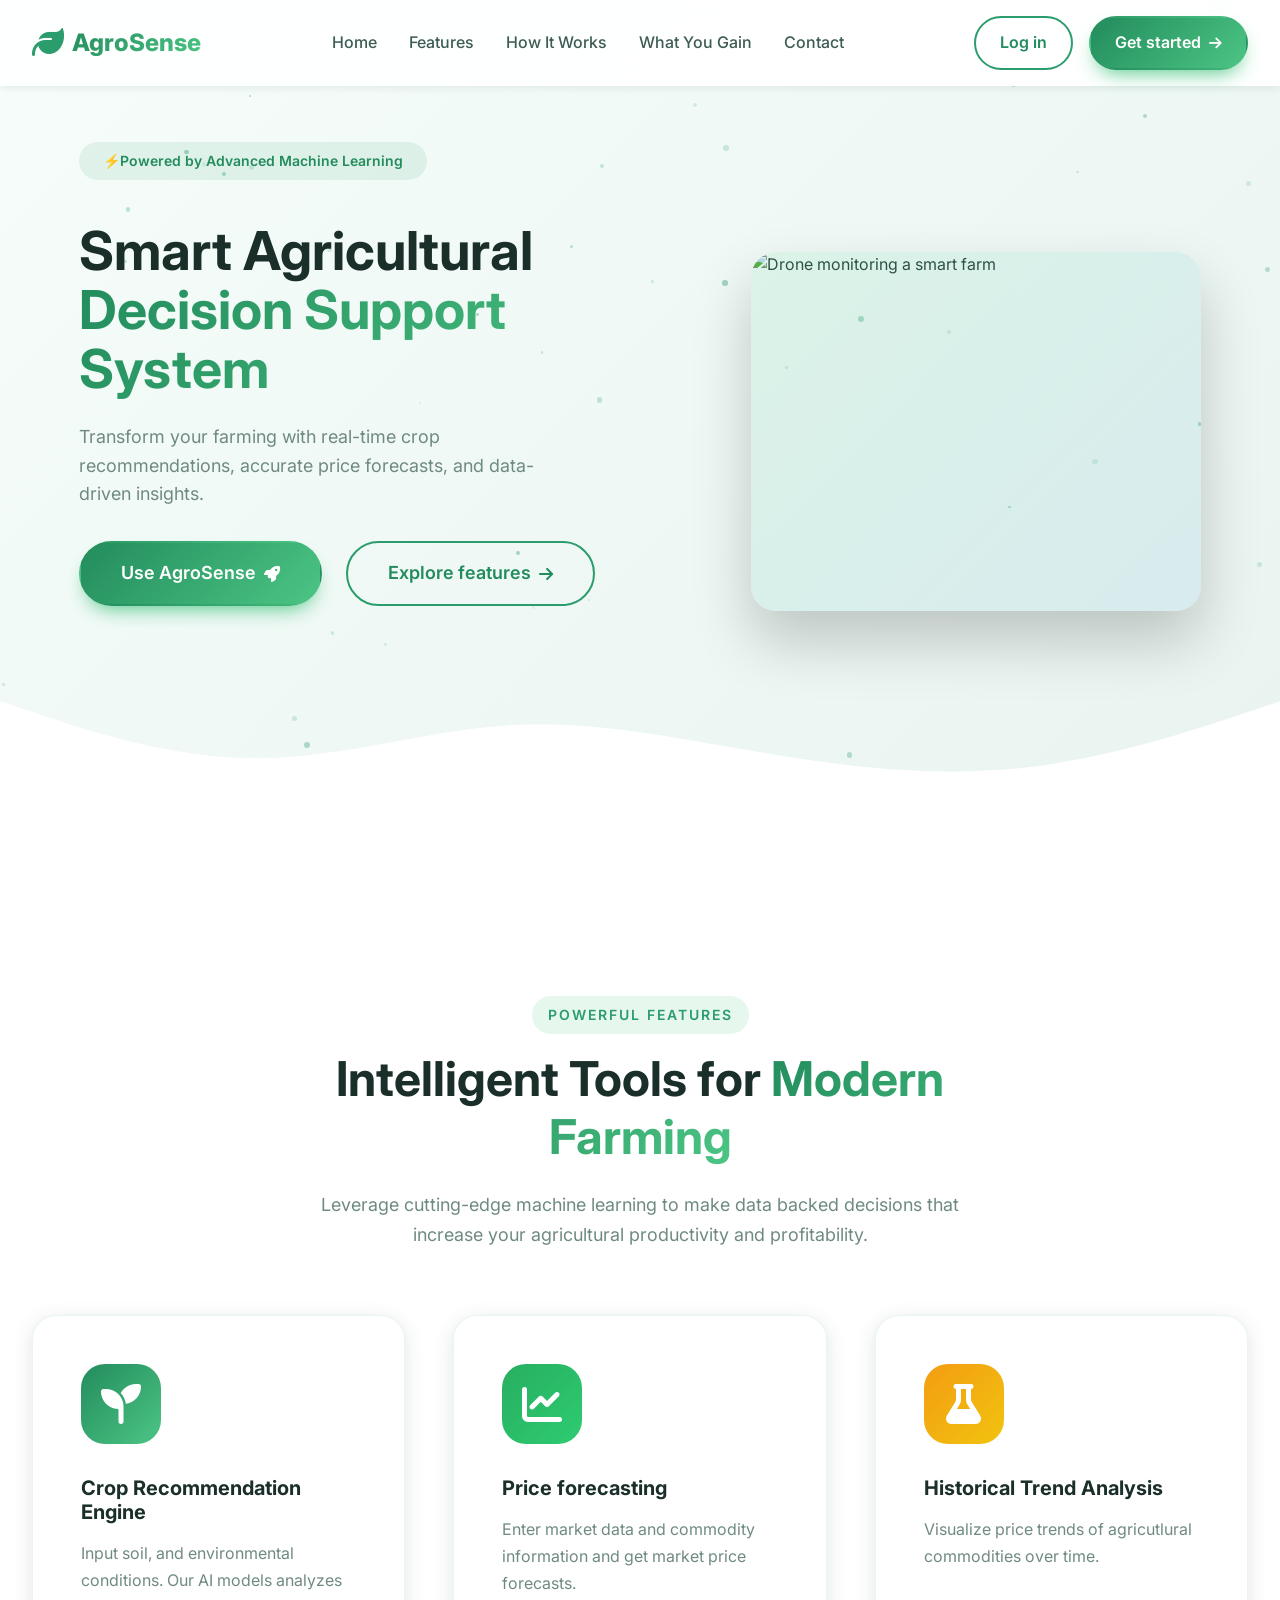
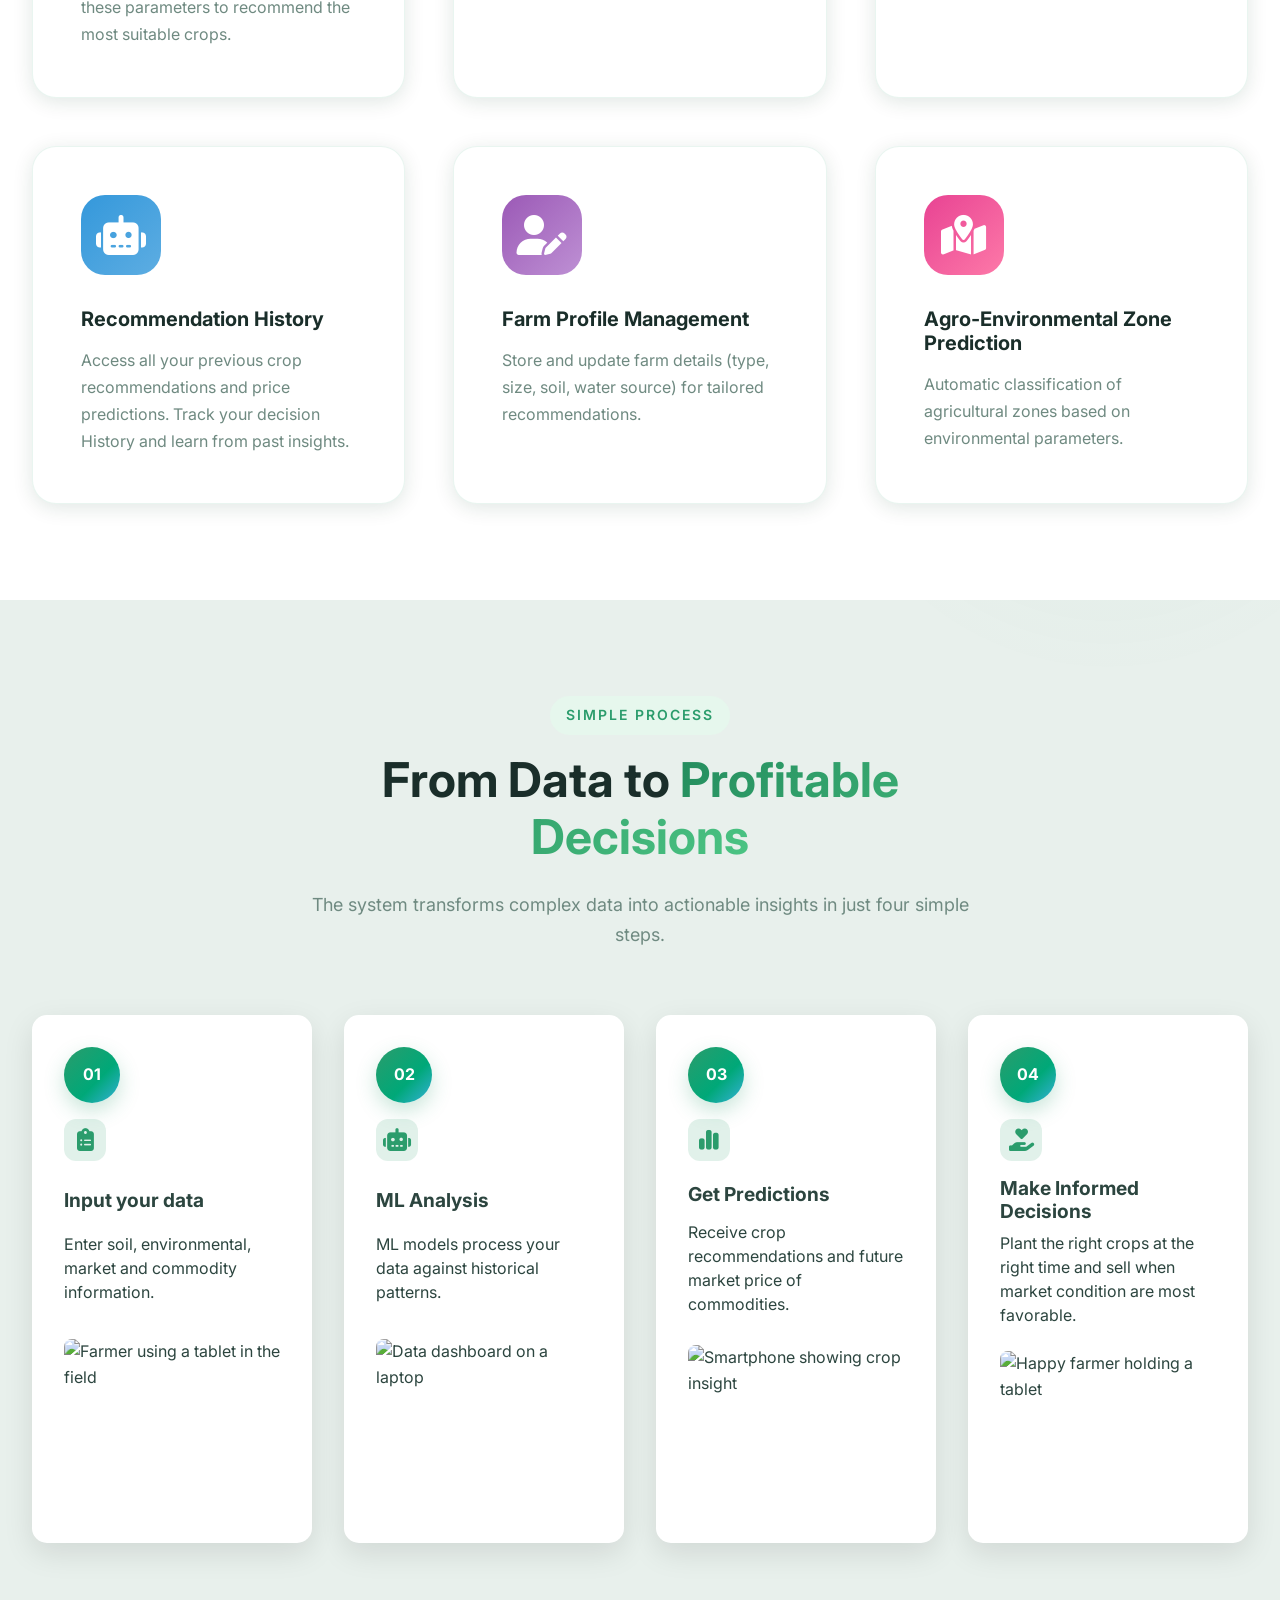
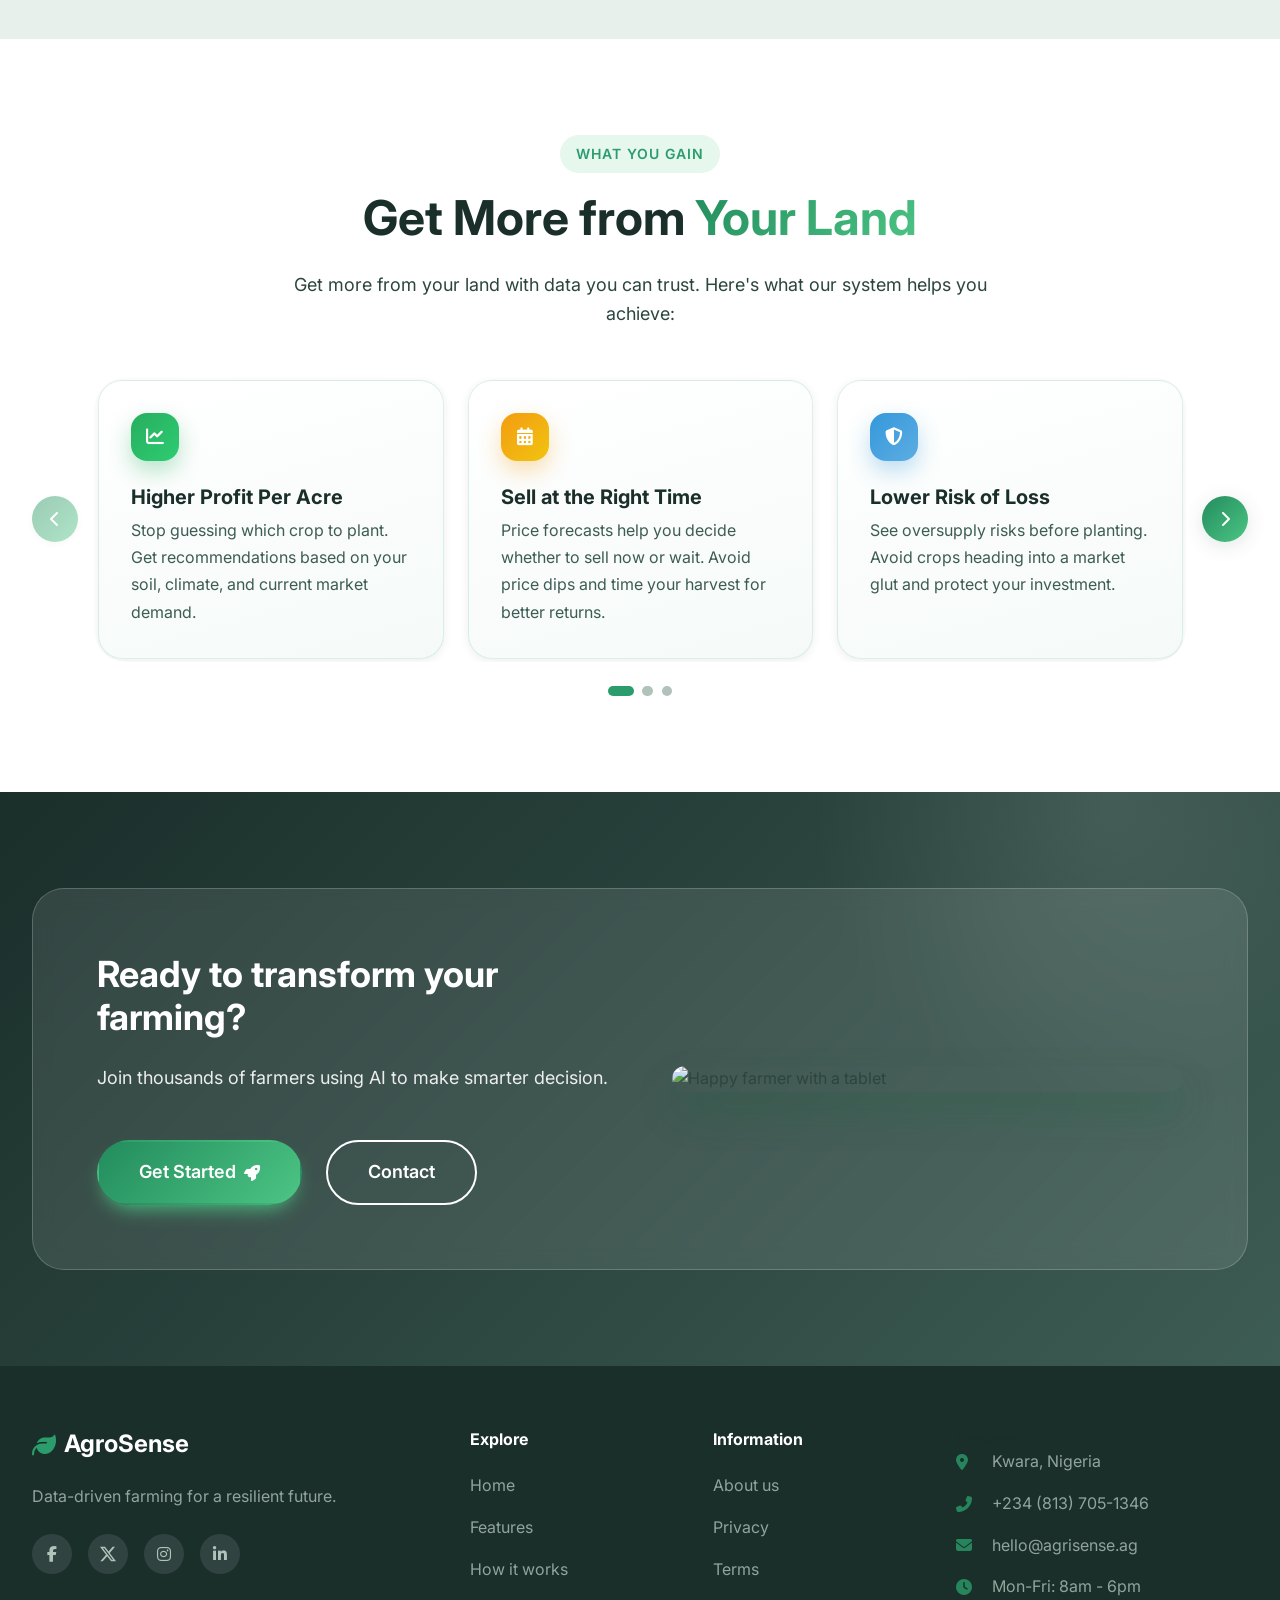
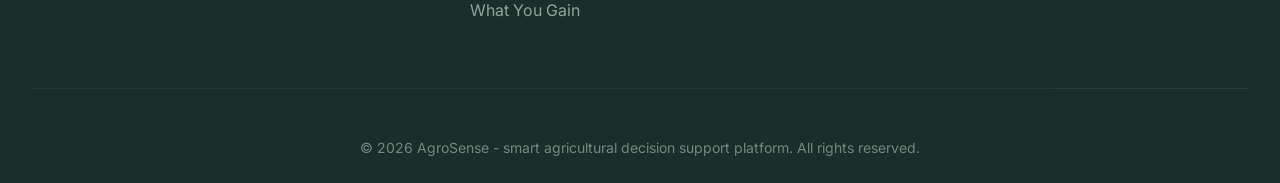
==== commit 7d65513d: "did nothin" ====
--- a/my project/index.html
+++ b/my project/index.html
@@ -62,7 +62,7 @@
                         Transform your farming with real-time crop recommendations, accurate price forecasts, and data-driven insights.
                     </p>
                     <div class="hero-cta">
-                        <a href="#" class="btn btn-primary btn-large" id="trySystemBtn" data-auth-modal="signup">Try the system <i class="fas fa-rocket" aria-hidden="true"></i></a>
+                        <a href="#" class="btn btn-primary btn-large" id="trySystemBtn" data-auth-modal="signup">Use AgroSense <i class="fas fa-rocket" aria-hidden="true"></i></a>
                         <a href="#features" class="btn btn-outline btn-large">Explore features <i class="fas fa-arrow-right" aria-hidden="true"></i></a>
                     </div>
                 </div>
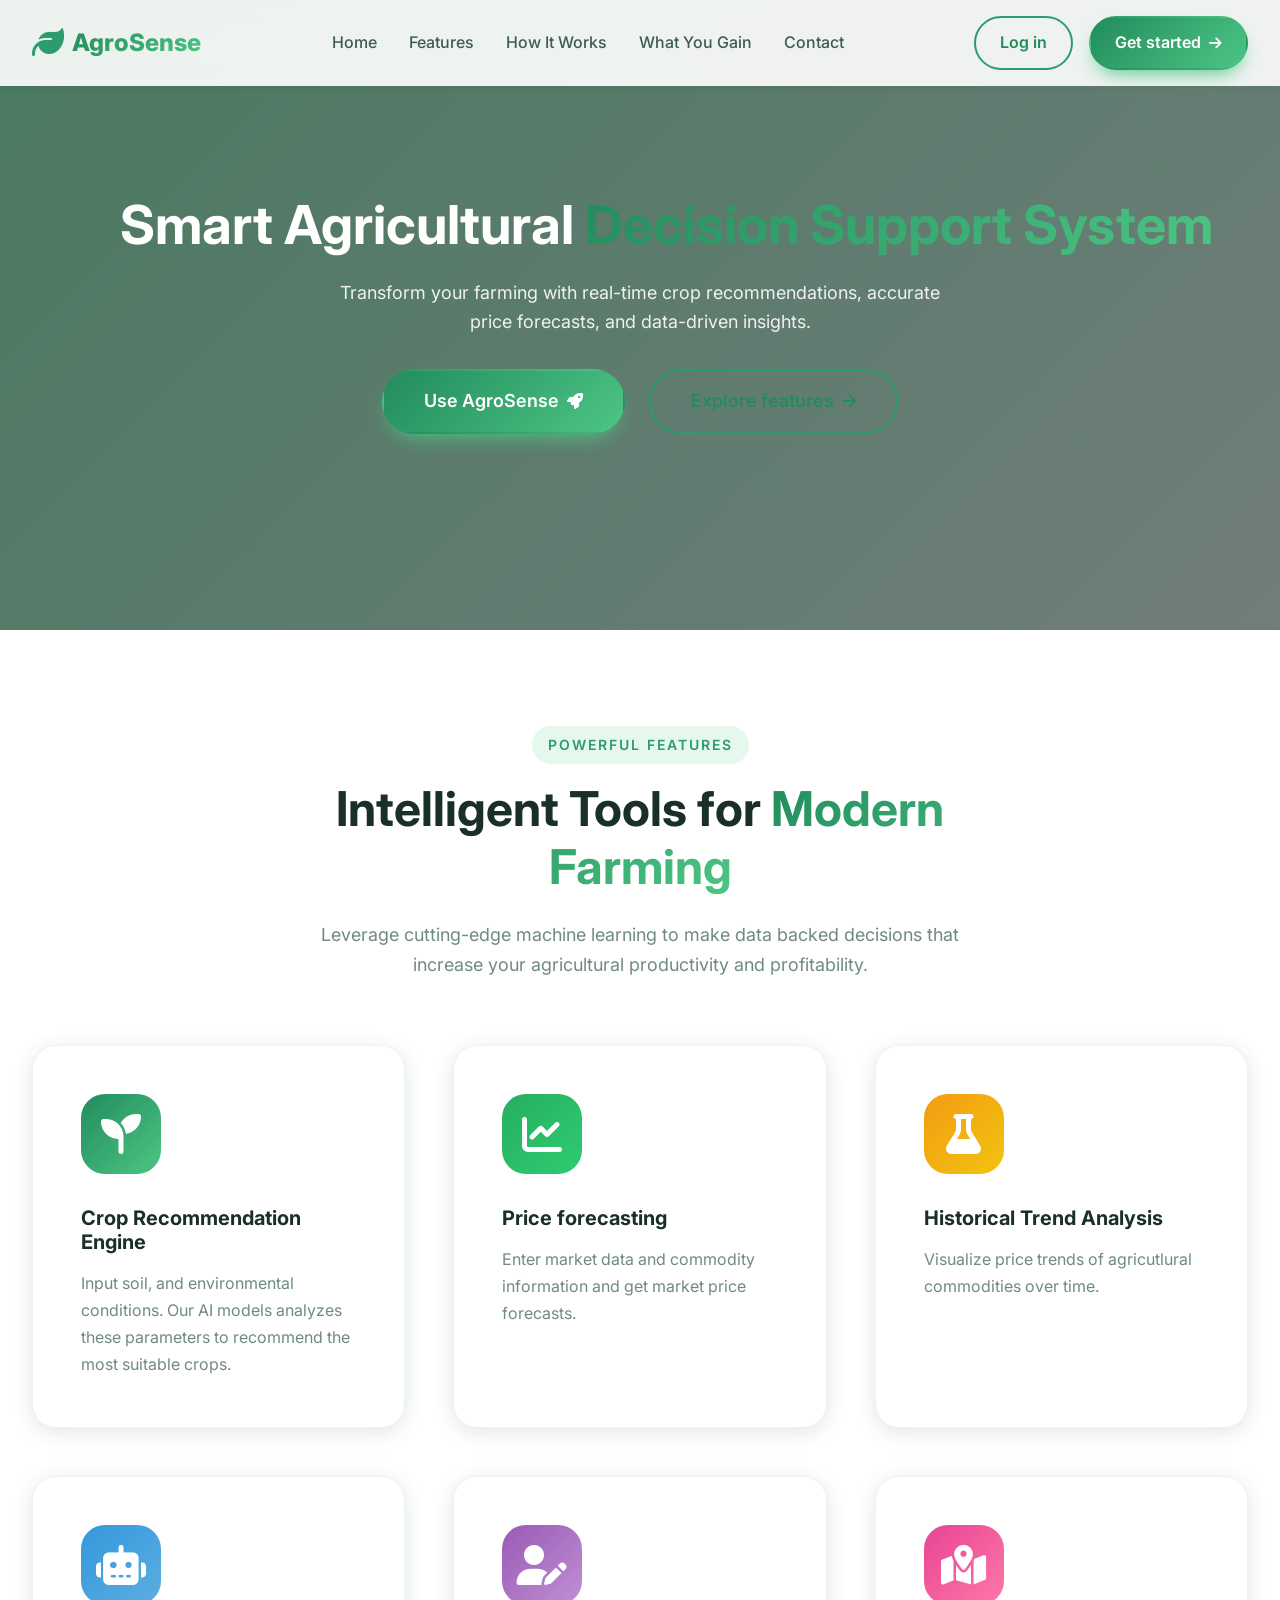
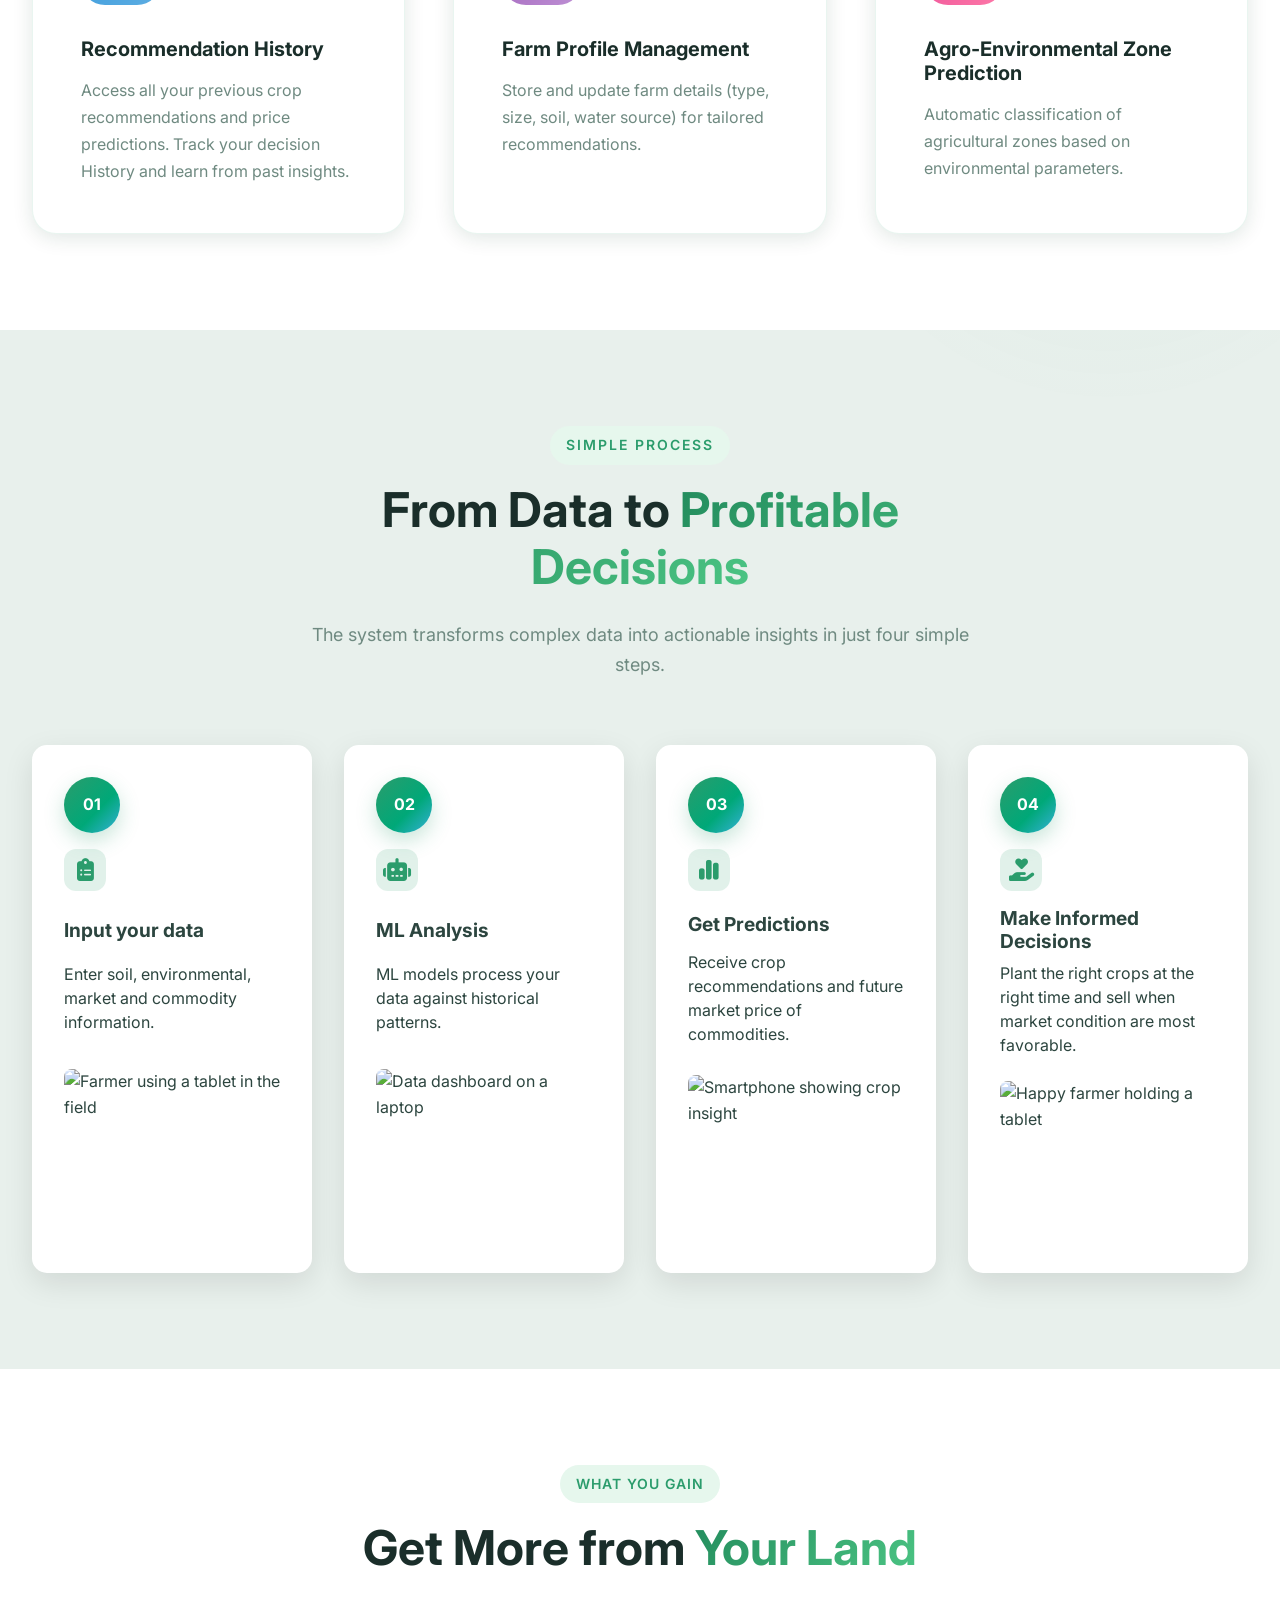
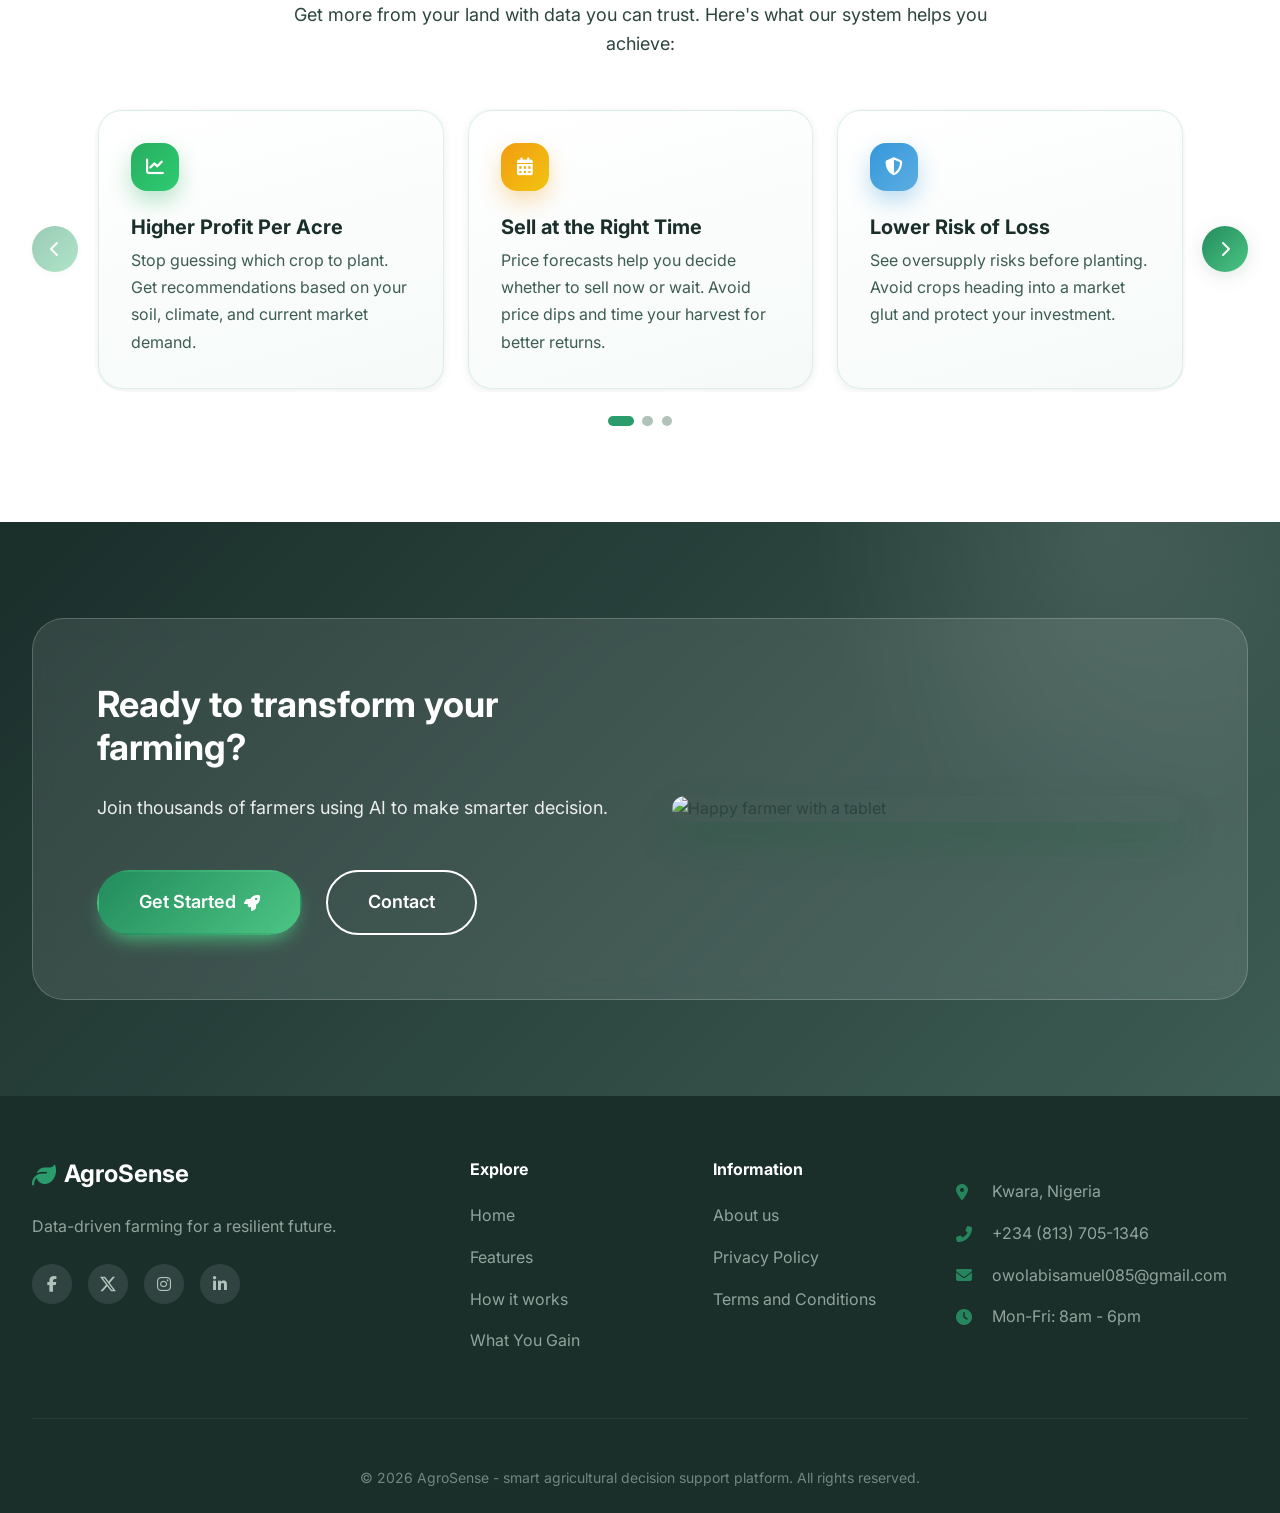
==== commit 106fda24: "Made an update on the privacy page and about page." ====
--- a/my project/index.html
+++ b/my project/index.html
@@ -30,7 +30,7 @@
                         <li class="nav-item"><a href="#features" class="nav-link">Features</a></li>
                         <li class="nav-item"><a href="#how-it-works" class="nav-link">How It Works</a></li>
                         <li class="nav-item"><a href="#what-you-gain" class="nav-link">What You Gain</a></li>
-                        <li class="nav-item"><a href="#contact" class="nav-link">Contact</a></li>
+                        <li class="nav-item"><a href="mailto:owolabisamuel085@gmail.com?subject=Inquiry%20about%20Smart%20Agriculture%20System&body=Hello%20AgroSense%20Team%2C%0A%0AI%20would%20like%20to%20learn%20more%20about%20your%20crop%20recommendation%2C%20price%20prediction%2C%20or%20market%20price%20analysis%20tools.%0A%0AThanks%2C%0A" class="nav-link">Contact</a></li>
                     </ul>
                 </div>
 
@@ -53,7 +53,6 @@
             <div class="hero-particles" id="particles" aria-hidden="true"></div>
             <div class="container hero-container">
                 <div class="hero-content fade-in-left">
-                    <span class="hero-badge">⚡Powered by Advanced Machine Learning</span>
                     <h1 class="hero-title">
                         <span class="title-line">Smart Agricultural</span>
                         <span class="title-gradient">Decision Support System</span>
@@ -67,19 +66,6 @@
                     </div>
                 </div>
 
-                <div class="hero-visual fade-in-right">
-                    <div class="hero-image-wrapper hero-image-card">
-                        <img src="https://images.unsplash.com/photo-1625246333195-78d9c38ad449?ixlib=rb-4.0.3&ixid=M3wxMjA3fDB8MHxwaG90by1wYWdlfHx8fGVufDB8fHx8fA%3D%3D&auto=format&fit=crop&w=1470&q=80"
-                             alt="Drone monitoring a smart farm"
-                             class="hero-main-image hero-image-card-image">
-                        <div class="hero-image-card-overlay"></div>
-                    </div>
-                </div>
-            </div>
-            <div class="hero-wave" aria-hidden="true">
-                <svg xmlns="http://www.w3.org/2000/svg" viewBox="0 0 1440 320">
-                    <path fill="#ffffff" fill-opacity="1" d="M0,96L48,112C96,128,192,160,288,160C384,160,480,128,576,122.7C672,117,768,139,864,154.7C960,171,1056,181,1152,170.7C1248,160,1344,128,1392,112L1440,96L1440,320L1392,320C1344,320,1248,320,1152,320C1056,320,960,320,864,320C768,320,672,320,576,320C480,320,384,320,288,320C192,320,96,320,48,320L0,320Z"></path>
-                </svg>
             </div>
         </section>
 
@@ -315,7 +301,7 @@
                         <p class="cta-description">Join thousands of farmers using AI to make smarter decision.</p>
                         <div class="cta-buttons">
                             <a href="#" class="btn btn-primary btn-large" id="finalCtaBtn" data-auth-modal="signup">Get Started <i class="fas fa-rocket" aria-hidden="true"></i></a>
-                            <a href="#contact" class="btn btn-outline-light btn-large">Contact</a>
+                            <a href="mailto:owolabisamuel085@gmail.com?subject=Inquiry%20about%20Smart%20Agriculture%20System&body=Hello%20AgroSense%20Team%2C%0A%0AI%20would%20like%20to%20learn%20more%20about%20your%20crop%20recommendation%2C%20price%20prediction%2C%20or%20market%20price%20analysis%20tools.%0A%0AThanks%2C%0A" class="btn btn-outline-light btn-large">Contact</a>
                         </div>
                     </div>
                     <div class="cta-image">
@@ -360,9 +346,9 @@
                 <nav class="footer-links" aria-label="Information">
                     <h4>Information</h4>
                     <ul>
-                        <li><a href="#about">About us</a></li>
-                        <li><a href="#privacy">Privacy</a></li>
-                        <li><a href="#terms">Terms</a></li>
+                        <li><a href="about.html">About us</a></li>
+                        <li><a href="privacy.html">Privacy Policy</a></li>
+                        <li><a href="terms.html">Terms and Conditions</a></li>
                     </ul>
                 </nav>
 
@@ -371,7 +357,7 @@
                     <ul>
                         <li><i class="fas fa-map-marker-alt" aria-hidden="true"></i> Kwara, Nigeria</li>
                         <li><i class="fas fa-phone-alt" aria-hidden="true"></i> +234 (813) 705-1346</li>
-                        <li><i class="fas fa-envelope" aria-hidden="true"></i> hello@agrisense.ag</li>
+                        <li><i class="fas fa-envelope" aria-hidden="true"></i> <a href="mailto:owolabisamuel085@gmail.com?subject=Inquiry%20about%20Smart%20Agriculture%20System&body=Hello%20AgroSense%20Team%2C%0A%0AI%20would%20like%20to%20learn%20more%20about%20your%20crop%20recommendation%2C%20price%20prediction%2C%20or%20market%20price%20analysis%20tools.%0A%0AThanks%2C%0A">owolabisamuel085@gmail.com</a></li>
                         <li><i class="fas fa-clock" aria-hidden="true"></i> Mon-Fri: 8am - 6pm</li>
                     </ul>
                     <span id="privacy" class="anchor-target" aria-hidden="true"></span>
@@ -409,7 +395,7 @@
                                 <label for="email">Email address</label>
                                 <div class="auth-input-shell">
                                     <i class="fas fa-envelope" aria-hidden="true"></i>
-                                    <input type="email" id="email" name="email" placeholder="hello@agrisense.ag" autocomplete="email">
+                                    <input type="email" id="email" name="email" placeholder="owolabisamuel085@gmail.com" autocomplete="email">
                                 </div>
                                 <div class="error-message" id="emailError"></div>
                             </div>
@@ -505,7 +491,7 @@
                                         <label for="signup-email">Email address</label>
                                         <div class="auth-input-shell">
                                             <i class="fas fa-envelope" aria-hidden="true"></i>
-                                            <input type="email" id="signup-email" name="email" placeholder="hello@agrisense.ag" autocomplete="email">
+                                            <input type="email" id="signup-email" name="email" placeholder="owolabisamuel085@gmail.com" autocomplete="email">
                                         </div>
                                         <div class="error-message" id="signupEmailError"></div>
                                     </div>
@@ -618,7 +604,7 @@
                                 <div class="auth-modal-options auth-modal-options-stack">
                                     <label class="auth-check">
                                         <input type="checkbox" name="terms" id="termsCheckbox">
-                                        <span>I agree to the <a href="#" class="auth-text-link-inline" id="termsLink">Terms of Service</a> and <a href="#" class="auth-text-link-inline" id="privacyLink">Privacy Policy</a></span>
+                                        <span>I agree to the <a href="terms.html" class="auth-text-link-inline" id="termsLink">Terms of Service</a> and <a href="privacy.html" class="auth-text-link-inline" id="privacyLink">Privacy Policy</a></span>
                                     </label>
                                 </div>
                                 <div class="error-message" id="termsError"></div>
--- a/my project/styles.css
+++ b/my project/styles.css
@@ -434,12 +434,15 @@
 ========================================= */
 .hero {
     position: relative;
-    min-height: 100vh;
+    min-height: 70vh;
     display: flex;
     align-items: center;
-    background: linear-gradient(135deg, #f6fdfa 0%, #e8f3ef 100%);
+    background:
+        linear-gradient(135deg, rgba(10, 74, 40, 0.74), rgba(26, 46, 42, 0.62)),
+        url("https://images.unsplash.com/photo-1625246333195-78d9c38ad449?ixlib=rb-4.0.3&ixid=M3wxMjA3fDB8MHxwaG90by1wYWdlfHx8fGVufDB8fHx8fA%3D%3D&auto=format&fit=crop&w=1470&q=80") center / cover no-repeat;
     overflow: hidden;
-    padding: var(--spacing-3xl) 0;
+    padding: calc(var(--spacing-3xl) + 1rem) 0 calc(var(--spacing-3xl) + 1rem);
+    color: var(--white);
 }
 
 .hero-particles {
@@ -455,36 +458,49 @@
     position: relative;
     z-index: var(--z-dropdown);
     display: grid;
-    grid-template-columns: 1fr 1fr;
-    gap: var(--spacing-2xl);
-    align-items: center;
-}
-
-.hero-badge {
-    display: inline-block;
-    background: rgba(43, 156, 108, 0.1);
-    color: var(--primary-600);
-    padding: var(--spacing-xs) var(--spacing-md);
+    grid-template-columns: minmax(0, 1040px);
+    justify-content: center;
+    align-items: center;
+    max-width: 1280px;
+    margin: 0 auto;
+    padding: 0 var(--spacing-lg);
+}
+
+.hero-content {
+    max-width: 1040px;
+    text-align: center;
+    margin: 0 auto;
+    padding: var(--spacing-lg) 0;
+}
+
+.hero-content .section-subtitle {
+    margin-bottom: var(--spacing-sm);
+    background: rgba(255, 255, 255, 0.16);
+    color: var(--white);
+    backdrop-filter: blur(8px);
+    display: inline-flex;
+    padding: 0.35rem 0.85rem;
     border-radius: var(--radius-full);
-    font-weight: 600;
-    font-size: var(--font-size-sm);
-    margin-bottom: var(--spacing-md);
-    backdrop-filter: blur(5px);
 }
 
 .hero-title {
-    font-size: clamp(2.5rem, 5vw, 4rem);
+    font-size: clamp(2.3rem, 5vw, 4rem);
     line-height: 1.1;
     margin-bottom: var(--spacing-md);
+    text-align: center;
+    white-space: normal;
+}
+
+.title-line,
+.title-gradient {
+    display: inline;
 }
 
 .title-line {
-    display: block;
-    color: var(--dark-900);
+    color: var(--white);
 }
 
 .title-gradient {
-    display: block;
     background: var(--gradient-primary);
     -webkit-background-clip: text;
     -webkit-text-fill-color: transparent;
@@ -492,19 +508,44 @@
 
 .hero-description {
     font-size: var(--font-size-lg);
-    color: var(--gray-500);
+    color: rgba(255, 255, 255, 0.9);
     margin-bottom: var(--spacing-lg);
-    max-width: 500px;
+    max-width: 620px;
+    margin-left: auto;
+    margin-right: auto;
+    text-align: center;
 }
 
 .hero-cta {
     display: flex;
     gap: var(--spacing-md);
     margin-bottom: var(--spacing-xl);
+    justify-content: center;
+    flex-wrap: wrap;
+}
+
+@media (max-width: 768px) {
+    .hero {
+        min-height: auto;
+        padding: calc(var(--spacing-3xl) + 1rem) var(--spacing-md) calc(var(--spacing-3xl) + 1rem);
+    }
+
+    .hero-title {
+        font-size: clamp(2rem, 8vw, 3rem);
+    }
+
+    .hero-description {
+        font-size: 0.98rem;
+        max-width: 100%;
+    }
+
+    .hero-cta {
+        gap: var(--spacing-sm);
+    }
 }
 
 .hero-visual {
-    position: relative;
+    display: none;
 }
 
 .hero-image-wrapper {
@@ -1825,6 +1866,57 @@
 
 }
 
+@media (min-width: 769px) and (max-width: 1024px) {
+    .nav-container {
+        padding-inline: 1.25rem;
+        gap: 1rem;
+    }
+
+    .nav-list {
+        gap: 1rem;
+    }
+
+    .nav-link {
+        font-size: 0.95rem;
+    }
+
+    .nav-buttons {
+        gap: 0.5rem;
+    }
+
+    .nav-buttons .btn {
+        padding-inline: 1.1rem;
+        font-size: 0.95rem;
+    }
+
+    .hero-container {
+        grid-template-columns: minmax(0, 1.05fr) minmax(280px, 0.95fr);
+        align-items: center;
+    }
+
+    .hero-content {
+        max-width: 100%;
+        position: static;
+    }
+
+    .hero-cta {
+        flex-wrap: wrap;
+    }
+
+    .hero-cta .btn {
+        flex: 1 1 240px;
+        min-width: 0;
+        white-space: normal;
+        text-align: center;
+    }
+
+    .hero-visual {
+        order: 0;
+        width: 100%;
+        justify-self: end;
+    }
+}
+
 @media (max-width: 768px) {
     .nav-menu {
         position: fixed;
@@ -1933,25 +2025,34 @@
 
 .hero-title {
     font-size: clamp(2.1rem, 4.2vw, 3.35rem);
+    text-align: center;
+    white-space: nowrap;
 }
 
 .hero-container {
-    grid-template-columns: minmax(0, 1.15fr) minmax(320px, 0.85fr);
-    align-items: start;
+    grid-template-columns: minmax(0, 1040px);
+    justify-content: center;
+    align-items: center;
 }
 
 .hero-content {
     position: relative;
-    max-width: 38rem;
+    max-width: 1040px;
+    text-align: center;
     padding-top: 0;
-    margin-top: -1.5rem;
-}
-
-.hero-badge {
-    position: absolute;
-    top: -5rem;
-    left: 0;
-    margin-bottom: 0;
+    margin: 0 auto;
+    top: 2.5rem;
+}
+
+.hero-description {
+    text-align: center;
+    max-width: 620px;
+    margin-left: auto;
+    margin-right: auto;
+}
+
+.hero-cta {
+    justify-content: center;
 }
 
 .hero-visual {
@@ -2027,6 +2128,7 @@
 
     .hero-title {
         font-size: clamp(1.9rem, 8vw, 2.8rem);
+        white-space: normal;
     }
 
     .hero-container {
@@ -2036,6 +2138,7 @@
     .hero-content {
         padding-top: 0;
         margin-top: 0;
+        top: 1rem;
     }
 
     .hero-visual {
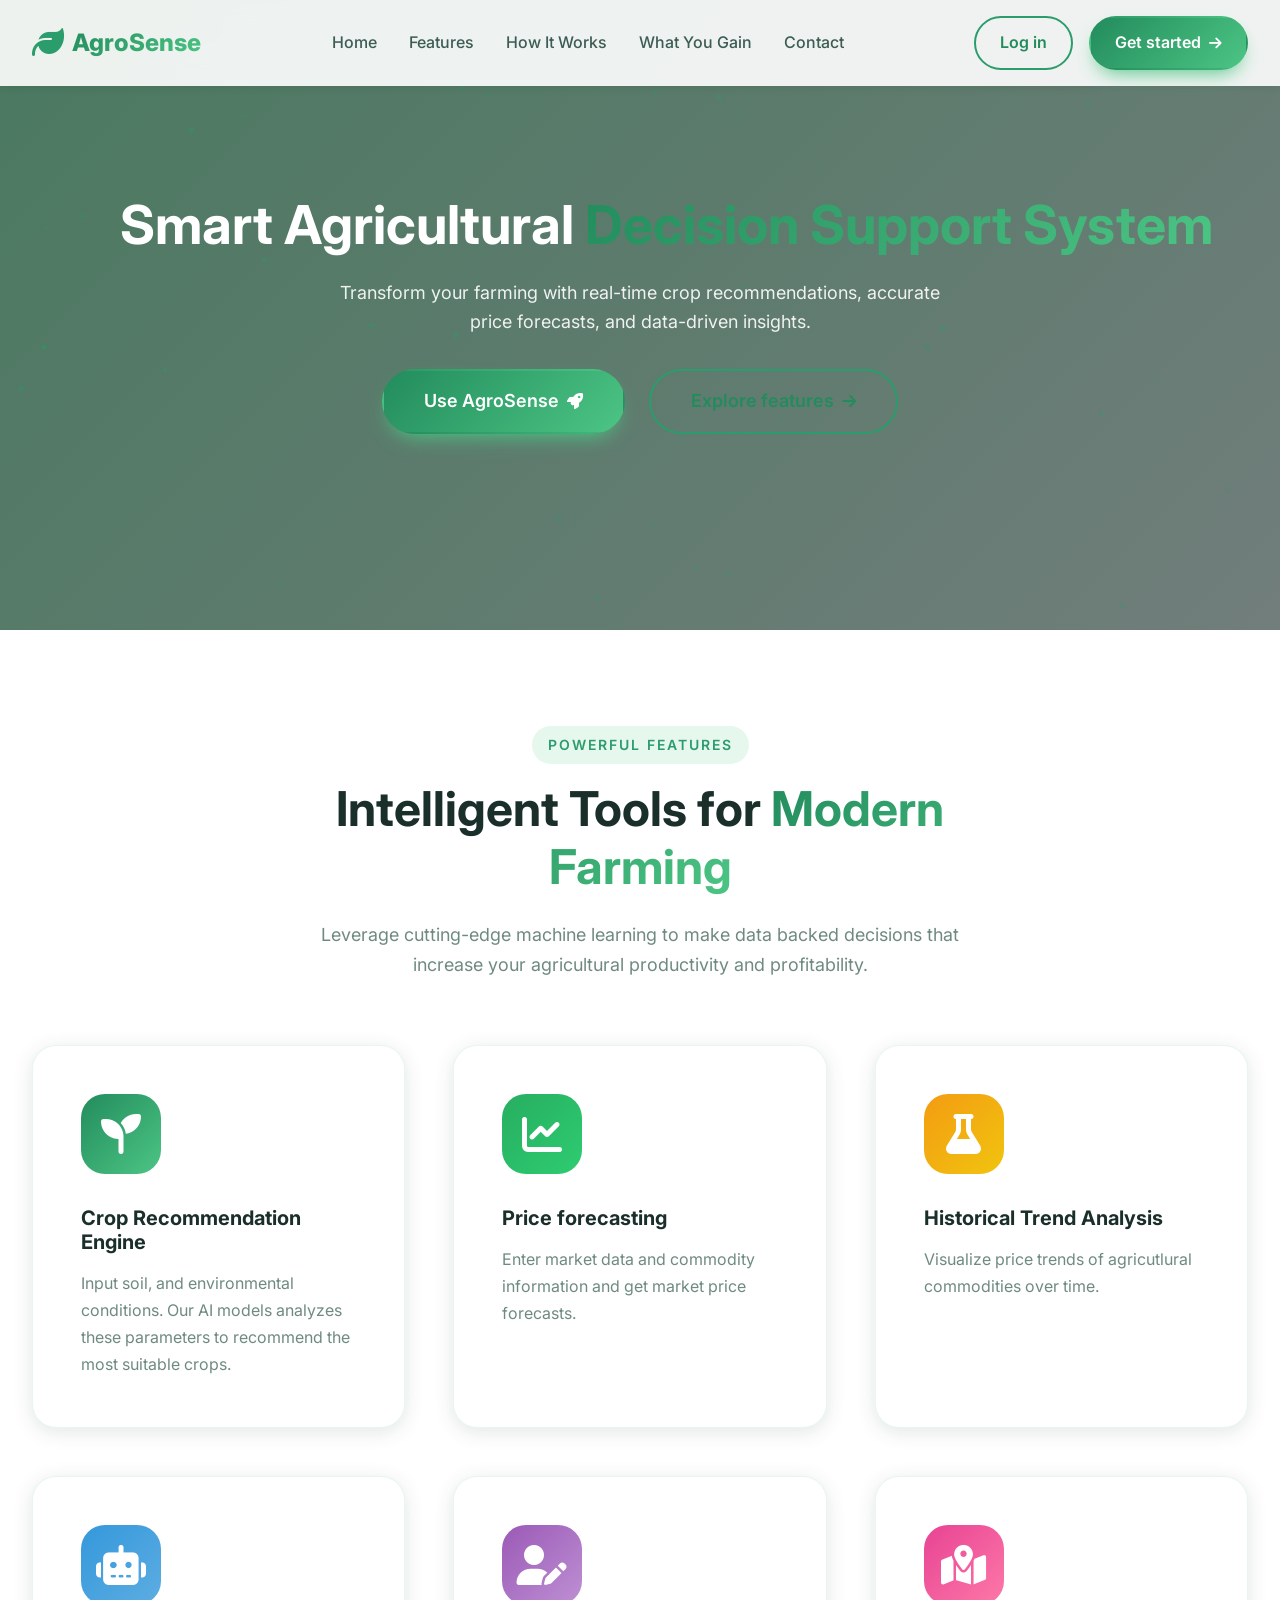
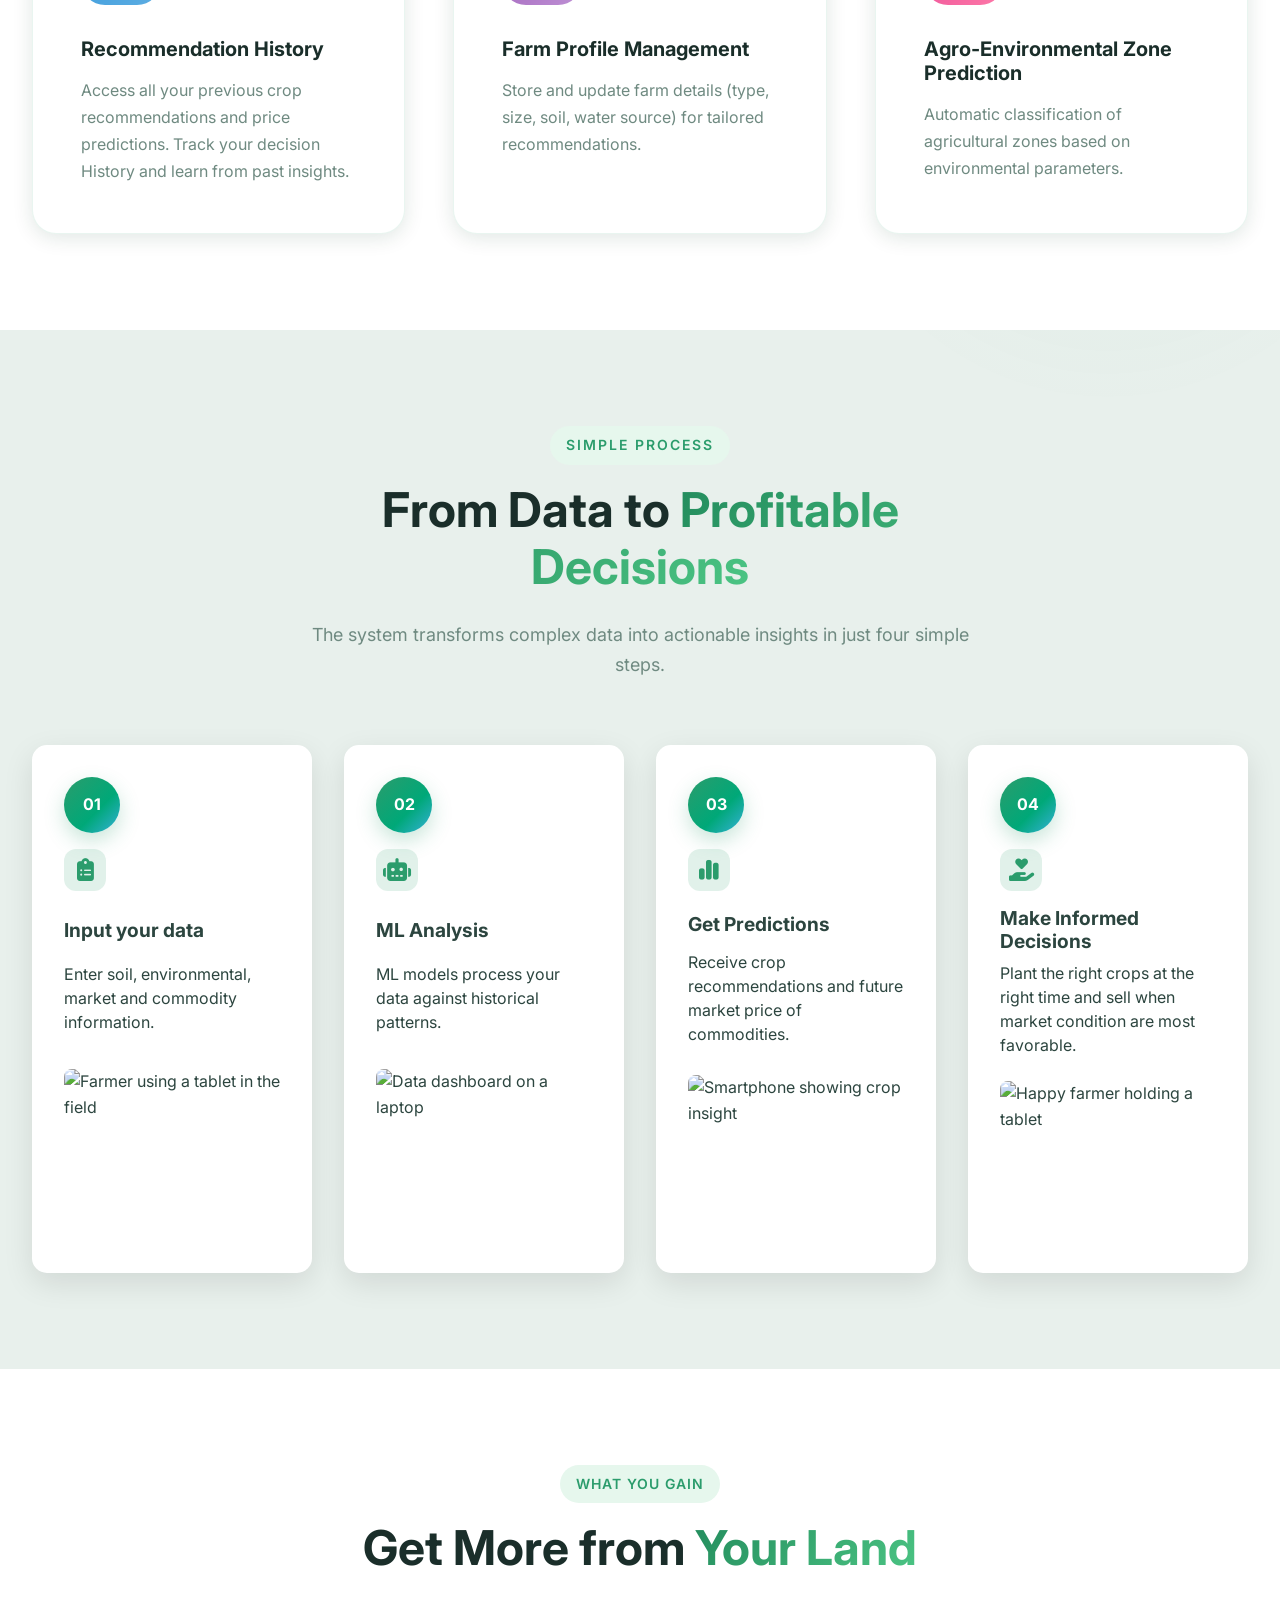
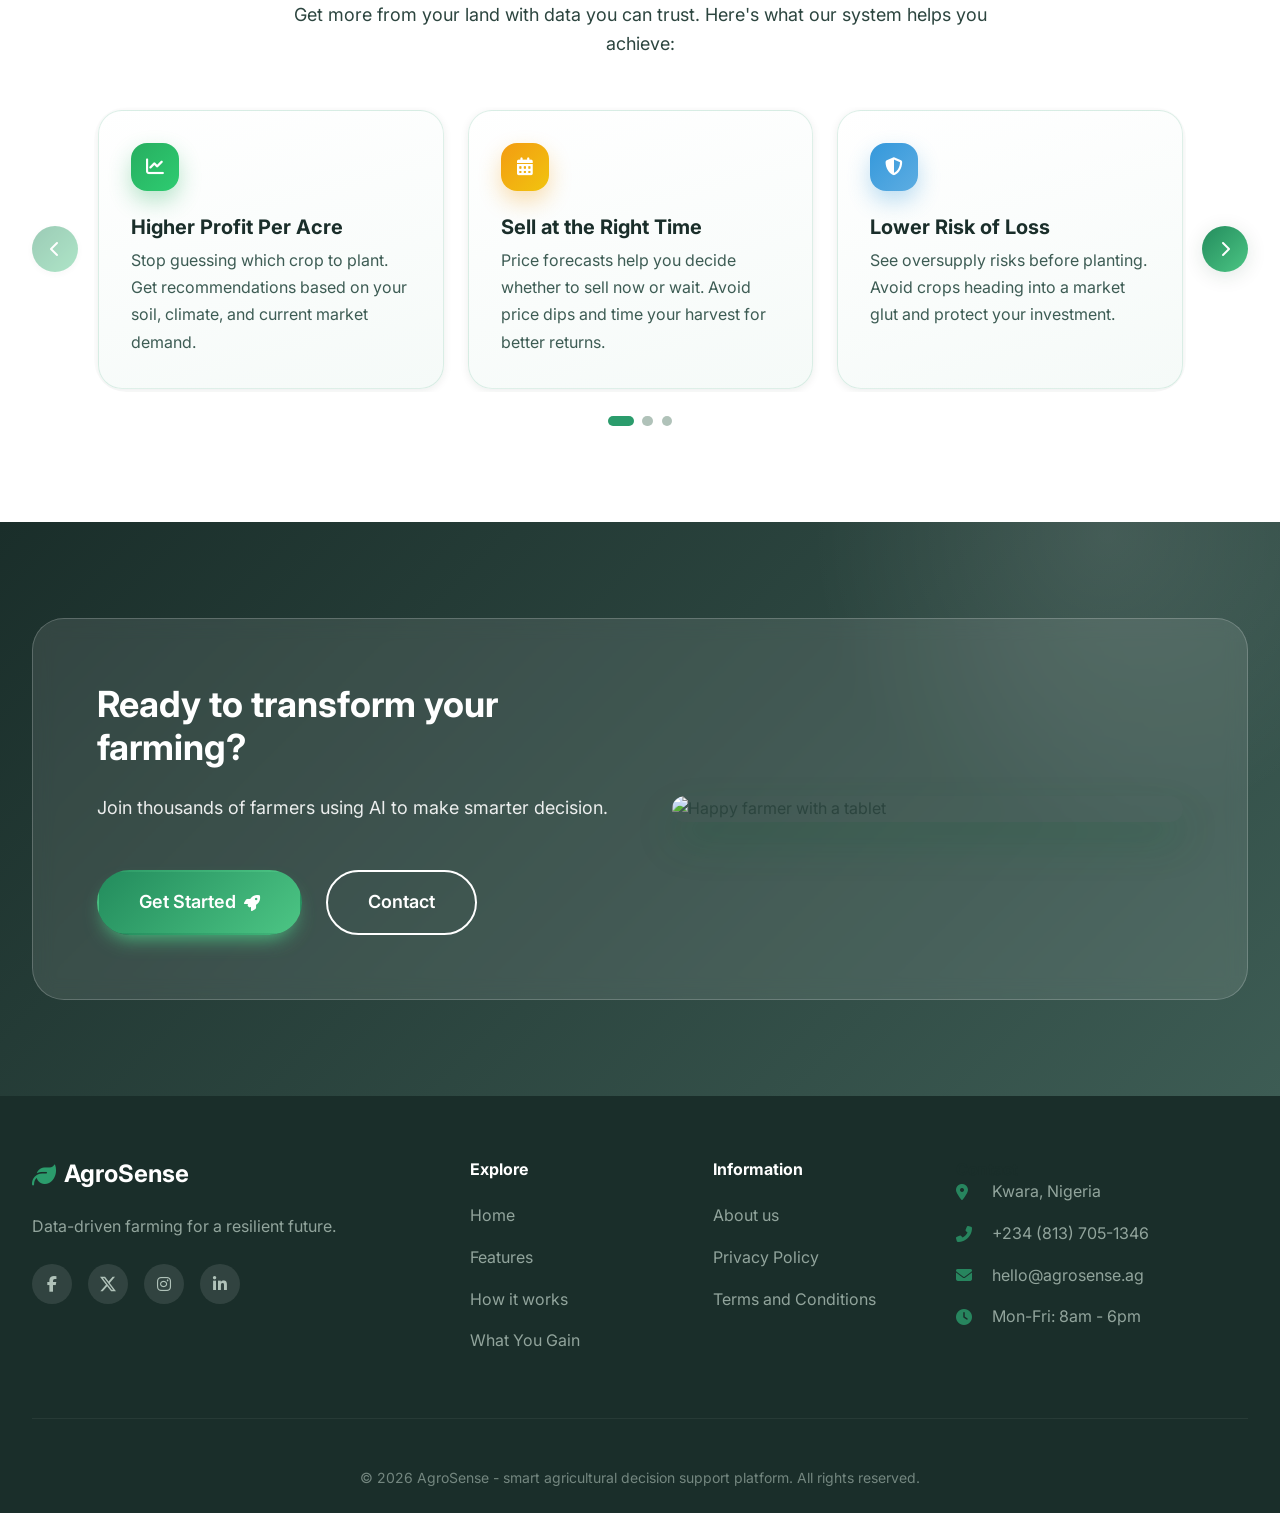
==== commit c521184f: "Deployed the database on neon" ====
--- a/my project/index.html
+++ b/my project/index.html
@@ -301,7 +301,7 @@
                         <p class="cta-description">Join thousands of farmers using AI to make smarter decision.</p>
                         <div class="cta-buttons">
                             <a href="#" class="btn btn-primary btn-large" id="finalCtaBtn" data-auth-modal="signup">Get Started <i class="fas fa-rocket" aria-hidden="true"></i></a>
-                            <a href="mailto:owolabisamuel085@gmail.com?subject=Inquiry%20about%20Smart%20Agriculture%20System&body=Hello%20AgroSense%20Team%2C%0A%0AI%20would%20like%20to%20learn%20more%20about%20your%20crop%20recommendation%2C%20price%20prediction%2C%20or%20market%20price%20analysis%20tools.%0A%0AThanks%2C%0A" class="btn btn-outline-light btn-large">Contact</a>
+                            <a href="mailto:hello@agrosense.ag?subject=Inquiry%20about%20Smart%20Agriculture%20System&body=Hello%20AgroSense%20Team%2C%0A%0AI%20would%20like%20to%20learn%20more%20about%20your%20crop%20recommendation%2C%20price%20prediction%2C%20or%20market%20price%20analysis%20tools.%0A%0AThanks%2C%0A" class="btn btn-outline-light btn-large">Contact</a>
                         </div>
                     </div>
                     <div class="cta-image">
@@ -357,7 +357,7 @@
                     <ul>
                         <li><i class="fas fa-map-marker-alt" aria-hidden="true"></i> Kwara, Nigeria</li>
                         <li><i class="fas fa-phone-alt" aria-hidden="true"></i> +234 (813) 705-1346</li>
-                        <li><i class="fas fa-envelope" aria-hidden="true"></i> <a href="mailto:owolabisamuel085@gmail.com?subject=Inquiry%20about%20Smart%20Agriculture%20System&body=Hello%20AgroSense%20Team%2C%0A%0AI%20would%20like%20to%20learn%20more%20about%20your%20crop%20recommendation%2C%20price%20prediction%2C%20or%20market%20price%20analysis%20tools.%0A%0AThanks%2C%0A">owolabisamuel085@gmail.com</a></li>
+                        <li><i class="fas fa-envelope" aria-hidden="true"></i> <a href="mailto:hello@agrosense.ag?subject=Inquiry%20about%20Smart%20Agriculture%20System&body=Hello%20AgroSense%20Team%2C%0A%0AI%20would%20like%20to%20learn%20more%20about%20your%20crop%20recommendation%2C%20price%20prediction%2C%20or%20market%20price%20analysis%20tools.%0A%0AThanks%2C%0A">hello@agrosense.ag</a></li>
                         <li><i class="fas fa-clock" aria-hidden="true"></i> Mon-Fri: 8am - 6pm</li>
                     </ul>
                     <span id="privacy" class="anchor-target" aria-hidden="true"></span>
@@ -395,7 +395,7 @@
                                 <label for="email">Email address</label>
                                 <div class="auth-input-shell">
                                     <i class="fas fa-envelope" aria-hidden="true"></i>
-                                    <input type="email" id="email" name="email" placeholder="owolabisamuel085@gmail.com" autocomplete="email">
+                                    <input type="email" id="email" name="email" placeholder="hello@agrosense.ag" autocomplete="email">
                                 </div>
                                 <div class="error-message" id="emailError"></div>
                             </div>
@@ -436,7 +436,14 @@
 
                         <div class="auth-social-row">
                             <button class="auth-social-btn" id="googleAuth" type="button">
-                                <i class="fab fa-google" aria-hidden="true"></i>
+                                <span class="google-icon" aria-hidden="true">
+                                    <svg width="20" height="20" viewBox="0 0 533.5 544.3" xmlns="http://www.w3.org/2000/svg">
+                                        <path fill="#4285F4" d="M533.5 278.4c0-17.4-1.4-34.3-4-50.7H272.1v95.9h146.7c-6.4 34.5-26 63.7-55.4 83.2v68h89.4c52.3-48.2 82.7-119.2 82.7-196.4z"/>
+                                        <path fill="#34A853" d="M272.1 544.3c74.8 0 137.5-24.8 183.3-67.4l-89.4-68c-24.9 16.8-56.9 26.7-93.9 26.7-72.2 0-133.3-48.8-155.1-114.4H24.4v71.7c45.2 89.2 138.2 151.4 247.7 151.4z"/>
+                                        <path fill="#FBBC05" d="M117 323.7c-10.2-30.7-10.2-63.6 0-94.3V157.7H24.4c-40.4 79.6-40.4 174.3 0 253.9l92.6-71.9z"/>
+                                        <path fill="#EA4335" d="M272.1 107.7c38.8 0 73.7 13.4 101.2 39.5l75.8-75.8C405.7 24.9 344.1 0 272.1 0 163.2 0 70.2 62.2 24.4 151.4l92.6 71.7C138.8 156.5 199.9 107.7 272.1 107.7z"/>
+                                    </svg>
+                                </span>
                                 <span>Google</span>
                             </button>
                             <button class="auth-social-btn" id="appleAuth" type="button">
@@ -482,7 +489,7 @@
                                         <label for="fullname">Full name</label>
                                         <div class="auth-input-shell">
                                             <i class="fas fa-user" aria-hidden="true"></i>
-                                            <input type="text" id="fullname" name="fullname" placeholder="John O. Farmer" autocomplete="name">
+                                            <input type="text" id="fullname" name="fullname" placeholder="John Doe" autocomplete="name">
                                         </div>
                                         <div class="error-message" id="fullnameError"></div>
                                     </div>
@@ -491,7 +498,7 @@
                                         <label for="signup-email">Email address</label>
                                         <div class="auth-input-shell">
                                             <i class="fas fa-envelope" aria-hidden="true"></i>
-                                            <input type="email" id="signup-email" name="email" placeholder="owolabisamuel085@gmail.com" autocomplete="email">
+                                            <input type="email" id="signup-email" name="email" placeholder="hello@agrosense.ag" autocomplete="email">
                                         </div>
                                         <div class="error-message" id="signupEmailError"></div>
                                     </div>
@@ -629,7 +636,14 @@
 
                         <div class="auth-social-row">
                             <button class="auth-social-btn" id="googleSignup" type="button">
-                                <i class="fab fa-google" aria-hidden="true"></i>
+                                <span class="google-icon" aria-hidden="true">
+                                    <svg width="20" height="20" viewBox="0 0 533.5 544.3" xmlns="http://www.w3.org/2000/svg">
+                                        <path fill="#4285F4" d="M533.5 278.4c0-17.4-1.4-34.3-4-50.7H272.1v95.9h146.7c-6.4 34.5-26 63.7-55.4 83.2v68h89.4c52.3-48.2 82.7-119.2 82.7-196.4z"/>
+                                        <path fill="#34A853" d="M272.1 544.3c74.8 0 137.5-24.8 183.3-67.4l-89.4-68c-24.9 16.8-56.9 26.7-93.9 26.7-72.2 0-133.3-48.8-155.1-114.4H24.4v71.7c45.2 89.2 138.2 151.4 247.7 151.4z"/>
+                                        <path fill="#FBBC05" d="M117 323.7c-10.2-30.7-10.2-63.6 0-94.3V157.7H24.4c-40.4 79.6-40.4 174.3 0 253.9l92.6-71.9z"/>
+                                        <path fill="#EA4335" d="M272.1 107.7c38.8 0 73.7 13.4 101.2 39.5l75.8-75.8C405.7 24.9 344.1 0 272.1 0 163.2 0 70.2 62.2 24.4 151.4l92.6 71.7C138.8 156.5 199.9 107.7 272.1 107.7z"/>
+                                    </svg>
+                                </span>
                                 <span>Google</span>
                             </button>
                             <button class="auth-social-btn" id="appleSignup" type="button">
